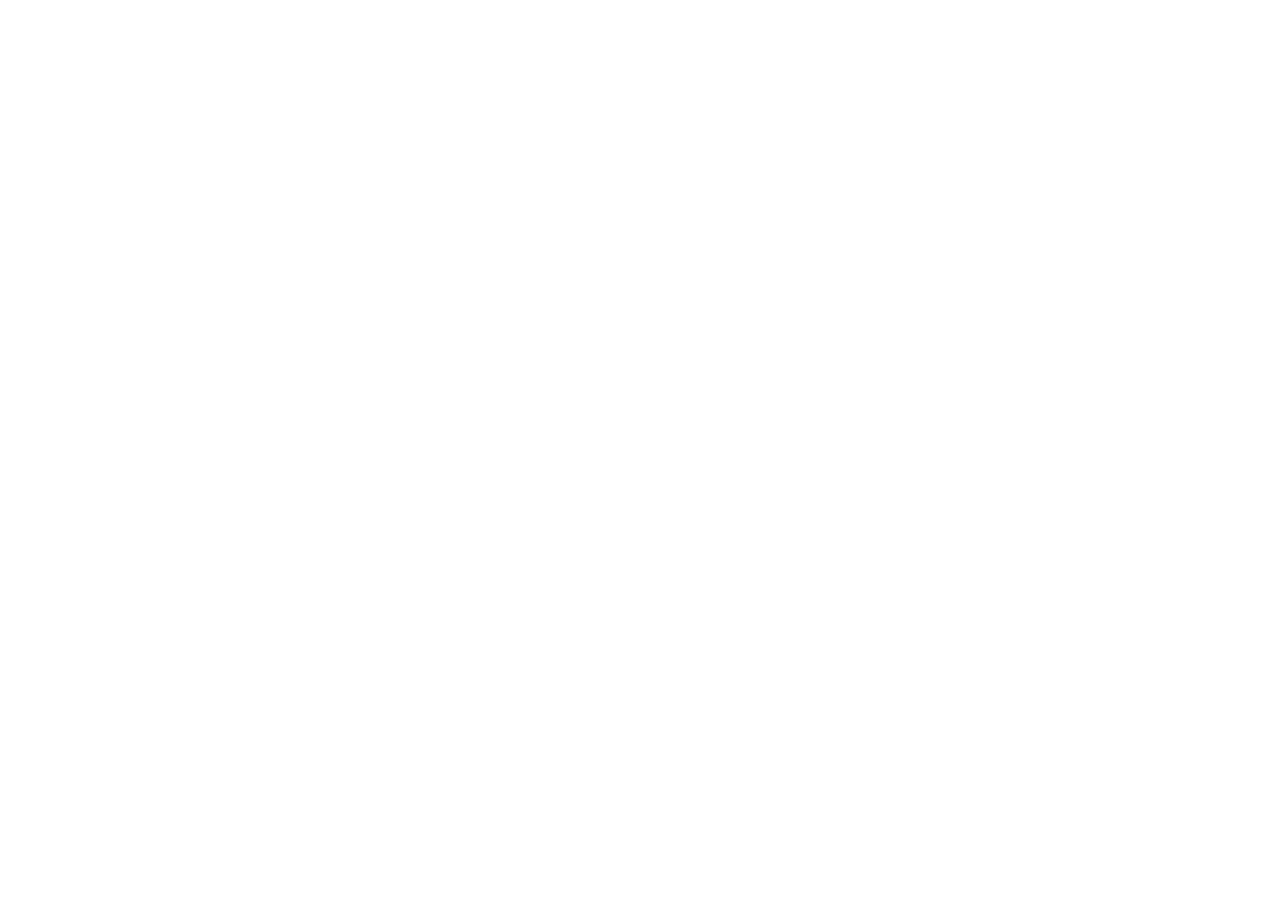
==== index.html @ 37f4f65f "init project" ====
<!DOCTYPE html>
<html lang="en">

<head>
    <meta charset="UTF-8">
    <meta http-equiv="X-UA-Compatible" content="IE=edge">
    <meta name="viewport" content="width=device-width, initial-scale=1.0">
    <title>Document</title>
</head>

<body>

</body>

</html>
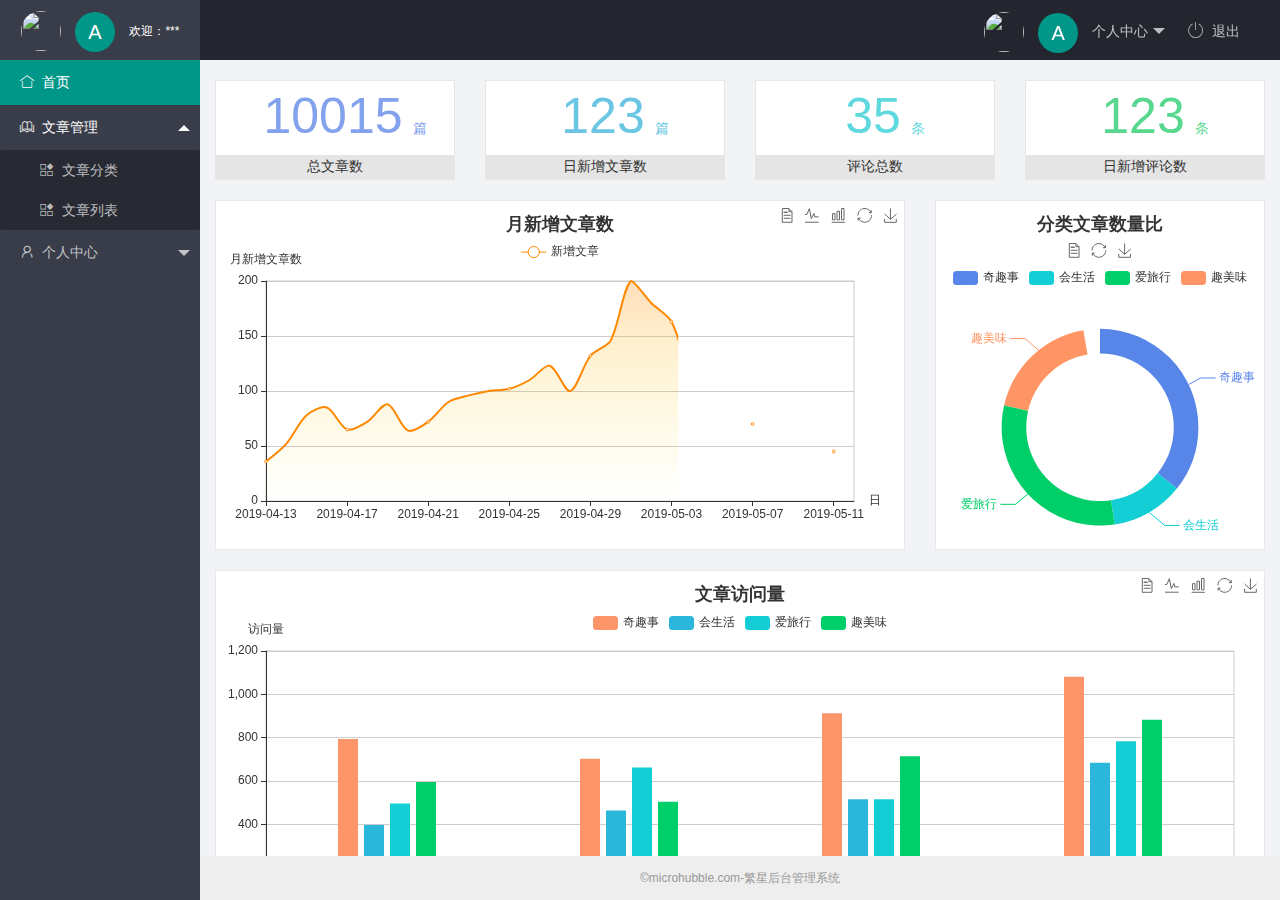
==== commit 420024d5: "完成了主页功能的开发" ====
--- a/index.html
+++ b/index.html
@@ -5,11 +5,90 @@
     <meta charset="UTF-8">
     <meta http-equiv="X-UA-Compatible" content="IE=edge">
     <meta name="viewport" content="width=device-width, initial-scale=1.0">
-    <title>Document</title>
+    <title>后台主页</title>
+    <!-- 导入layui的样式表 -->
+    <link rel="stylesheet" href="./assets/lib/layui/css/layui.css">
+    <!-- 导入自己的样式表 -->
+    <link rel="stylesheet" href="./assets/css/index.css">
+    <!-- 导入第三方图标库 -->
+    <link rel="stylesheet" href="./assets/fonts/iconfont.css">
 </head>
 
 <body>
+    <div class="layui-layout layui-layout-admin">
+        <div class="layui-header">
+            <div class="layui-logo layui-hide-xs layui-bg-black">
+                <div>
+                    <img src="//tva1.sinaimg.cn/crop.0.0.118.118.180/5db11ff4gw1e77d3nqrv8j203b03cweg.jpg"
+                        class="layui-nav-img">
+                    <span class="text-avatar">A</span>
+                    <span id="welcome">欢迎：***</span>
+                </div>
+            </div>
+            <!-- 头部区域（可配合layui 已有的水平导航） -->
+            <ul class="layui-nav layui-layout-right">
+                <li class="layui-nav-item layui-hide layui-show-md-inline-block">
+                    <a href="javascript:;">
+                        <img src="//tva1.sinaimg.cn/crop.0.0.118.118.180/5db11ff4gw1e77d3nqrv8j203b03cweg.jpg"
+                            class="layui-nav-img">
+                        <span class="text-avatar">A</span>
+                        个人中心
+                    </a>
+                    <dl class="layui-nav-child">
+                        <dd><a href="">基本资料</a></dd>
+                        <dd><a href="">更换头像</a></dd>
+                        <dd><a href="">重置密码</a></dd>
+                    </dl>
+                </li>
+                <li class="layui-nav-item" lay-header-event="menuRight" lay-unselect>
+                    <a href="javascript:;" id="btnLogout"><span class="iconfont icon-tuichu"></span>退出</a>
+                </li>
+            </ul>
+        </div>
 
+        <div class="layui-side layui-bg-black">
+            <div class="layui-side-scroll">
+                <!-- 左侧导航区域（可配合layui已有的垂直导航） -->
+                <ul class="layui-nav layui-nav-tree" lay-shrink="all">
+                    <li class="layui-nav-item layui-this"><a href="/home/dashboard.html" target="fm"><i
+                                class="layui-icon layui-icon-home"></i>首页</a></li>
+                    <!-- 给li添加layui-nav-itemed类名，可以使菜单默认展开 -->
+                    <li class="layui-nav-item layui-nav-itemed">
+                        <a href="javascript:;"><i class="layui-icon layui-icon-read"></i>文章管理</a>
+                        <dl class="layui-nav-child">
+                            <dd><a href="javascript:;"><i class="layui-icon layui-icon-app"></i>文章分类</a></dd>
+                            <dd><a href="javascript:;"><i class="layui-icon layui-icon-app"></i>文章列表</a></dd>
+                        </dl>
+                    </li>
+                    <li class="layui-nav-item">
+                        <a href="javascript:;"><i class="layui-icon layui-icon-username"></i>个人中心</a>
+                        <dl class="layui-nav-child">
+                            <dd><a href="javascript:;"><i class="layui-icon layui-icon-app"></i>基本资料</a></dd>
+                            <dd><a href="javascript:;"><i class="layui-icon layui-icon-app"></i>更换头像</a></dd>
+                            <dd><a href="javascript:;"><i class="layui-icon layui-icon-app"></i>重置密码</a></dd>
+                        </dl>
+                    </li>
+                </ul>
+            </div>
+        </div>
+
+        <div class="layui-body">
+            <!-- 内容主体区域 -->
+            <iframe name="fm" src="/home/dashboard.html" frameborder="0"></iframe>
+        </div>
+        <div class="layui-footer">
+            <!-- 底部固定区域 -->
+            ©microhubble.com-繁星后台管理系统
+        </div>
+    </div>
+    <!-- 导入layui的JS文件 -->
+    <script src="/assets/lib/layui/layui.all.js"></script>
+    <!-- 导入 jQuery -->
+    <script src="/assets/lib/jquery.js"></script>
+    <!-- 导入自己封装的 baseAPI -->
+    <script src="/assets/js/baseAPI.js"></script>
+    <!-- 导入自己的 js 文件 -->
+    <script src="/assets/js/index.js"></script>
 </body>
 
 </html>--- a/assets/lib/layui/css/layui.css
+++ b/assets/lib/layui/css/layui.css
@@ -0,0 +1,2 @@
+/** layui-v2.5.5 MIT License By https://www.layui.com */
+ .layui-inline,img{display:inline-block;vertical-align:middle}h1,h2,h3,h4,h5,h6{font-weight:400}.layui-edge,.layui-header,.layui-inline,.layui-main{position:relative}.layui-body,.layui-edge,.layui-elip{overflow:hidden}.layui-btn,.layui-edge,.layui-inline,img{vertical-align:middle}.layui-btn,.layui-disabled,.layui-icon,.layui-unselect{-moz-user-select:none;-webkit-user-select:none;-ms-user-select:none}.layui-elip,.layui-form-checkbox span,.layui-form-pane .layui-form-label{text-overflow:ellipsis;white-space:nowrap}.layui-breadcrumb,.layui-tree-btnGroup{visibility:hidden}blockquote,body,button,dd,div,dl,dt,form,h1,h2,h3,h4,h5,h6,input,li,ol,p,pre,td,textarea,th,ul{margin:0;padding:0;-webkit-tap-highlight-color:rgba(0,0,0,0)}a:active,a:hover{outline:0}img{border:none}li{list-style:none}table{border-collapse:collapse;border-spacing:0}h4,h5,h6{font-size:100%}button,input,optgroup,option,select,textarea{font-family:inherit;font-size:inherit;font-style:inherit;font-weight:inherit;outline:0}pre{white-space:pre-wrap;white-space:-moz-pre-wrap;white-space:-pre-wrap;white-space:-o-pre-wrap;word-wrap:break-word}body{line-height:24px;font:14px Helvetica Neue,Helvetica,PingFang SC,Tahoma,Arial,sans-serif}hr{height:1px;margin:10px 0;border:0;clear:both}a{color:#333;text-decoration:none}a:hover{color:#777}a cite{font-style:normal;*cursor:pointer}.layui-border-box,.layui-border-box *{box-sizing:border-box}.layui-box,.layui-box *{box-sizing:content-box}.layui-clear{clear:both;*zoom:1}.layui-clear:after{content:'\20';clear:both;*zoom:1;display:block;height:0}.layui-inline{*display:inline;*zoom:1}.layui-edge{display:inline-block;width:0;height:0;border-width:6px;border-style:dashed;border-color:transparent}.layui-edge-top{top:-4px;border-bottom-color:#999;border-bottom-style:solid}.layui-edge-right{border-left-color:#999;border-left-style:solid}.layui-edge-bottom{top:2px;border-top-color:#999;border-top-style:solid}.layui-edge-left{border-right-color:#999;border-right-style:solid}.layui-disabled,.layui-disabled:hover{color:#d2d2d2!important;cursor:not-allowed!important}.layui-circle{border-radius:100%}.layui-show{display:block!important}.layui-hide{display:none!important}@font-face{font-family:layui-icon;src:url(../font/iconfont.eot?v=250);src:url(../font/iconfont.eot?v=250#iefix) format('embedded-opentype'),url(../font/iconfont.woff2?v=250) format('woff2'),url(../font/iconfont.woff?v=250) format('woff'),url(../font/iconfont.ttf?v=250) format('truetype'),url(../font/iconfont.svg?v=250#layui-icon) format('svg')}.layui-icon{font-family:layui-icon!important;font-size:16px;font-style:normal;-webkit-font-smoothing:antialiased;-moz-osx-font-smoothing:grayscale}.layui-icon-reply-fill:before{content:"\e611"}.layui-icon-set-fill:before{content:"\e614"}.layui-icon-menu-fill:before{content:"\e60f"}.layui-icon-search:before{content:"\e615"}.layui-icon-share:before{content:"\e641"}.layui-icon-set-sm:before{content:"\e620"}.layui-icon-engine:before{content:"\e628"}.layui-icon-close:before{content:"\1006"}.layui-icon-close-fill:before{content:"\1007"}.layui-icon-chart-screen:before{content:"\e629"}.layui-icon-star:before{content:"\e600"}.layui-icon-circle-dot:before{content:"\e617"}.layui-icon-chat:before{content:"\e606"}.layui-icon-release:before{content:"\e609"}.layui-icon-list:before{content:"\e60a"}.layui-icon-chart:before{content:"\e62c"}.layui-icon-ok-circle:before{content:"\1005"}.layui-icon-layim-theme:before{content:"\e61b"}.layui-icon-table:before{content:"\e62d"}.layui-icon-right:before{content:"\e602"}.layui-icon-left:before{content:"\e603"}.layui-icon-cart-simple:before{content:"\e698"}.layui-icon-face-cry:before{content:"\e69c"}.layui-icon-face-smile:before{content:"\e6af"}.layui-icon-survey:before{content:"\e6b2"}.layui-icon-tree:before{content:"\e62e"}.layui-icon-upload-circle:before{content:"\e62f"}.layui-icon-add-circle:before{content:"\e61f"}.layui-icon-download-circle:before{content:"\e601"}.layui-icon-templeate-1:before{content:"\e630"}.layui-icon-util:before{content:"\e631"}.layui-icon-face-surprised:before{content:"\e664"}.layui-icon-edit:before{content:"\e642"}.layui-icon-speaker:before{content:"\e645"}.layui-icon-down:before{content:"\e61a"}.layui-icon-file:before{content:"\e621"}.layui-icon-layouts:before{content:"\e632"}.layui-icon-rate-half:before{content:"\e6c9"}.layui-icon-add-circle-fine:before{content:"\e608"}.layui-icon-prev-circle:before{content:"\e633"}.layui-icon-read:before{content:"\e705"}.layui-icon-404:before{content:"\e61c"}.layui-icon-carousel:before{content:"\e634"}.layui-icon-help:before{content:"\e607"}.layui-icon-code-circle:before{content:"\e635"}.layui-icon-water:before{content:"\e636"}.layui-icon-username:before{content:"\e66f"}.layui-icon-find-fill:before{content:"\e670"}.layui-icon-about:before{content:"\e60b"}.layui-icon-location:before{content:"\e715"}.layui-icon-up:before{content:"\e619"}.layui-icon-pause:before{content:"\e651"}.layui-icon-date:before{content:"\e637"}.layui-icon-layim-uploadfile:before{content:"\e61d"}.layui-icon-delete:before{content:"\e640"}.layui-icon-play:before{content:"\e652"}.layui-icon-top:before{content:"\e604"}.layui-icon-friends:before{content:"\e612"}.layui-icon-refresh-3:before{content:"\e9aa"}.layui-icon-ok:before{content:"\e605"}.layui-icon-layer:before{content:"\e638"}.layui-icon-face-smile-fine:before{content:"\e60c"}.layui-icon-dollar:before{content:"\e659"}.layui-icon-group:before{content:"\e613"}.layui-icon-layim-download:before{content:"\e61e"}.layui-icon-picture-fine:before{content:"\e60d"}.layui-icon-link:before{content:"\e64c"}.layui-icon-diamond:before{content:"\e735"}.layui-icon-log:before{content:"\e60e"}.layui-icon-rate-solid:before{content:"\e67a"}.layui-icon-fonts-del:before{content:"\e64f"}.layui-icon-unlink:before{content:"\e64d"}.layui-icon-fonts-clear:before{content:"\e639"}.layui-icon-triangle-r:before{content:"\e623"}.layui-icon-circle:before{content:"\e63f"}.layui-icon-radio:before{content:"\e643"}.layui-icon-align-center:before{content:"\e647"}.layui-icon-align-right:before{content:"\e648"}.layui-icon-align-left:before{content:"\e649"}.layui-icon-loading-1:before{content:"\e63e"}.layui-icon-return:before{content:"\e65c"}.layui-icon-fonts-strong:before{content:"\e62b"}.layui-icon-upload:before{content:"\e67c"}.layui-icon-dialogue:before{content:"\e63a"}.layui-icon-video:before{content:"\e6ed"}.layui-icon-headset:before{content:"\e6fc"}.layui-icon-cellphone-fine:before{content:"\e63b"}.layui-icon-add-1:before{content:"\e654"}.layui-icon-face-smile-b:before{content:"\e650"}.layui-icon-fonts-html:before{content:"\e64b"}.layui-icon-form:before{content:"\e63c"}.layui-icon-cart:before{content:"\e657"}.layui-icon-camera-fill:before{content:"\e65d"}.layui-icon-tabs:before{content:"\e62a"}.layui-icon-fonts-code:before{content:"\e64e"}.layui-icon-fire:before{content:"\e756"}.layui-icon-set:before{content:"\e716"}.layui-icon-fonts-u:before{content:"\e646"}.layui-icon-triangle-d:before{content:"\e625"}.layui-icon-tips:before{content:"\e702"}.layui-icon-picture:before{content:"\e64a"}.layui-icon-more-vertical:before{content:"\e671"}.layui-icon-flag:before{content:"\e66c"}.layui-icon-loading:before{content:"\e63d"}.layui-icon-fonts-i:before{content:"\e644"}.layui-icon-refresh-1:before{content:"\e666"}.layui-icon-rmb:before{content:"\e65e"}.layui-icon-home:before{content:"\e68e"}.layui-icon-user:before{content:"\e770"}.layui-icon-notice:before{content:"\e667"}.layui-icon-login-weibo:before{content:"\e675"}.layui-icon-voice:before{content:"\e688"}.layui-icon-upload-drag:before{content:"\e681"}.layui-icon-login-qq:before{content:"\e676"}.layui-icon-snowflake:before{content:"\e6b1"}.layui-icon-file-b:before{content:"\e655"}.layui-icon-template:before{content:"\e663"}.layui-icon-auz:before{content:"\e672"}.layui-icon-console:before{content:"\e665"}.layui-icon-app:before{content:"\e653"}.layui-icon-prev:before{content:"\e65a"}.layui-icon-website:before{content:"\e7ae"}.layui-icon-next:before{content:"\e65b"}.layui-icon-component:before{content:"\e857"}.layui-icon-more:before{content:"\e65f"}.layui-icon-login-wechat:before{content:"\e677"}.layui-icon-shrink-right:before{content:"\e668"}.layui-icon-spread-left:before{content:"\e66b"}.layui-icon-camera:before{content:"\e660"}.layui-icon-note:before{content:"\e66e"}.layui-icon-refresh:before{content:"\e669"}.layui-icon-female:before{content:"\e661"}.layui-icon-male:before{content:"\e662"}.layui-icon-password:before{content:"\e673"}.layui-icon-senior:before{content:"\e674"}.layui-icon-theme:before{content:"\e66a"}.layui-icon-tread:before{content:"\e6c5"}.layui-icon-praise:before{content:"\e6c6"}.layui-icon-star-fill:before{content:"\e658"}.layui-icon-rate:before{content:"\e67b"}.layui-icon-template-1:before{content:"\e656"}.layui-icon-vercode:before{content:"\e679"}.layui-icon-cellphone:before{content:"\e678"}.layui-icon-screen-full:before{content:"\e622"}.layui-icon-screen-restore:before{content:"\e758"}.layui-icon-cols:before{content:"\e610"}.layui-icon-export:before{content:"\e67d"}.layui-icon-print:before{content:"\e66d"}.layui-icon-slider:before{content:"\e714"}.layui-icon-addition:before{content:"\e624"}.layui-icon-subtraction:before{content:"\e67e"}.layui-icon-service:before{content:"\e626"}.layui-icon-transfer:before{content:"\e691"}.layui-main{width:1140px;margin:0 auto}.layui-header{z-index:1000;height:60px}.layui-header a:hover{transition:all .5s;-webkit-transition:all .5s}.layui-side{position:fixed;left:0;top:0;bottom:0;z-index:999;width:200px;overflow-x:hidden}.layui-side-scroll{position:relative;width:220px;height:100%;overflow-x:hidden}.layui-body{position:absolute;left:200px;right:0;top:0;bottom:0;z-index:998;width:auto;overflow-y:auto;box-sizing:border-box}.layui-layout-body{overflow:hidden}.layui-layout-admin .layui-header{background-color:#23262E}.layui-layout-admin .layui-side{top:60px;width:200px;overflow-x:hidden}.layui-layout-admin .layui-body{position:fixed;top:60px;bottom:44px}.layui-layout-admin .layui-main{width:auto;margin:0 15px}.layui-layout-admin .layui-footer{position:fixed;left:200px;right:0;bottom:0;height:44px;line-height:44px;padding:0 15px;background-color:#eee}.layui-layout-admin .layui-logo{position:absolute;left:0;top:0;width:200px;height:100%;line-height:60px;text-align:center;color:#009688;font-size:16px}.layui-layout-admin .layui-header .layui-nav{background:0 0}.layui-layout-left{position:absolute!important;left:200px;top:0}.layui-layout-right{position:absolute!important;right:0;top:0}.layui-container{position:relative;margin:0 auto;padding:0 15px;box-sizing:border-box}.layui-fluid{position:relative;margin:0 auto;padding:0 15px}.layui-row:after,.layui-row:before{content:'';display:block;clear:both}.layui-col-lg1,.layui-col-lg10,.layui-col-lg11,.layui-col-lg12,.layui-col-lg2,.layui-col-lg3,.layui-col-lg4,.layui-col-lg5,.layui-col-lg6,.layui-col-lg7,.layui-col-lg8,.layui-col-lg9,.layui-col-md1,.layui-col-md10,.layui-col-md11,.layui-col-md12,.layui-col-md2,.layui-col-md3,.layui-col-md4,.layui-col-md5,.layui-col-md6,.layui-col-md7,.layui-col-md8,.layui-col-md9,.layui-col-sm1,.layui-col-sm10,.layui-col-sm11,.layui-col-sm12,.layui-col-sm2,.layui-col-sm3,.layui-col-sm4,.layui-col-sm5,.layui-col-sm6,.layui-col-sm7,.layui-col-sm8,.layui-col-sm9,.layui-col-xs1,.layui-col-xs10,.layui-col-xs11,.layui-col-xs12,.layui-col-xs2,.layui-col-xs3,.layui-col-xs4,.layui-col-xs5,.layui-col-xs6,.layui-col-xs7,.layui-col-xs8,.layui-col-xs9{position:relative;display:block;box-sizing:border-box}.layui-col-xs1,.layui-col-xs10,.layui-col-xs11,.layui-col-xs12,.layui-col-xs2,.layui-col-xs3,.layui-col-xs4,.layui-col-xs5,.layui-col-xs6,.layui-col-xs7,.layui-col-xs8,.layui-col-xs9{float:left}.layui-col-xs1{width:8.33333333%}.layui-col-xs2{width:16.66666667%}.layui-col-xs3{width:25%}.layui-col-xs4{width:33.33333333%}.layui-col-xs5{width:41.66666667%}.layui-col-xs6{width:50%}.layui-col-xs7{width:58.33333333%}.layui-col-xs8{width:66.66666667%}.layui-col-xs9{width:75%}.layui-col-xs10{width:83.33333333%}.layui-col-xs11{width:91.66666667%}.layui-col-xs12{width:100%}.layui-col-xs-offset1{margin-left:8.33333333%}.layui-col-xs-offset2{margin-left:16.66666667%}.layui-col-xs-offset3{margin-left:25%}.layui-col-xs-offset4{margin-left:33.33333333%}.layui-col-xs-offset5{margin-left:41.66666667%}.layui-col-xs-offset6{margin-left:50%}.layui-col-xs-offset7{margin-left:58.33333333%}.layui-col-xs-offset8{margin-left:66.66666667%}.layui-col-xs-offset9{margin-left:75%}.layui-col-xs-offset10{margin-left:83.33333333%}.layui-col-xs-offset11{margin-left:91.66666667%}.layui-col-xs-offset12{margin-left:100%}@media screen and (max-width:768px){.layui-hide-xs{display:none!important}.layui-show-xs-block{display:block!important}.layui-show-xs-inline{display:inline!important}.layui-show-xs-inline-block{display:inline-block!important}}@media screen and (min-width:768px){.layui-container{width:750px}.layui-hide-sm{display:none!important}.layui-show-sm-block{display:block!important}.layui-show-sm-inline{display:inline!important}.layui-show-sm-inline-block{display:inline-block!important}.layui-col-sm1,.layui-col-sm10,.layui-col-sm11,.layui-col-sm12,.layui-col-sm2,.layui-col-sm3,.layui-col-sm4,.layui-col-sm5,.layui-col-sm6,.layui-col-sm7,.layui-col-sm8,.layui-col-sm9{float:left}.layui-col-sm1{width:8.33333333%}.layui-col-sm2{width:16.66666667%}.layui-col-sm3{width:25%}.layui-col-sm4{width:33.33333333%}.layui-col-sm5{width:41.66666667%}.layui-col-sm6{width:50%}.layui-col-sm7{width:58.33333333%}.layui-col-sm8{width:66.66666667%}.layui-col-sm9{width:75%}.layui-col-sm10{width:83.33333333%}.layui-col-sm11{width:91.66666667%}.layui-col-sm12{width:100%}.layui-col-sm-offset1{margin-left:8.33333333%}.layui-col-sm-offset2{margin-left:16.66666667%}.layui-col-sm-offset3{margin-left:25%}.layui-col-sm-offset4{margin-left:33.33333333%}.layui-col-sm-offset5{margin-left:41.66666667%}.layui-col-sm-offset6{margin-left:50%}.layui-col-sm-offset7{margin-left:58.33333333%}.layui-col-sm-offset8{margin-left:66.66666667%}.layui-col-sm-offset9{margin-left:75%}.layui-col-sm-offset10{margin-left:83.33333333%}.layui-col-sm-offset11{margin-left:91.66666667%}.layui-col-sm-offset12{margin-left:100%}}@media screen and (min-width:992px){.layui-container{width:970px}.layui-hide-md{display:none!important}.layui-show-md-block{display:block!important}.layui-show-md-inline{display:inline!important}.layui-show-md-inline-block{display:inline-block!important}.layui-col-md1,.layui-col-md10,.layui-col-md11,.layui-col-md12,.layui-col-md2,.layui-col-md3,.layui-col-md4,.layui-col-md5,.layui-col-md6,.layui-col-md7,.layui-col-md8,.layui-col-md9{float:left}.layui-col-md1{width:8.33333333%}.layui-col-md2{width:16.66666667%}.layui-col-md3{width:25%}.layui-col-md4{width:33.33333333%}.layui-col-md5{width:41.66666667%}.layui-col-md6{width:50%}.layui-col-md7{width:58.33333333%}.layui-col-md8{width:66.66666667%}.layui-col-md9{width:75%}.layui-col-md10{width:83.33333333%}.layui-col-md11{width:91.66666667%}.layui-col-md12{width:100%}.layui-col-md-offset1{margin-left:8.33333333%}.layui-col-md-offset2{margin-left:16.66666667%}.layui-col-md-offset3{margin-left:25%}.layui-col-md-offset4{margin-left:33.33333333%}.layui-col-md-offset5{margin-left:41.66666667%}.layui-col-md-offset6{margin-left:50%}.layui-col-md-offset7{margin-left:58.33333333%}.layui-col-md-offset8{margin-left:66.66666667%}.layui-col-md-offset9{margin-left:75%}.layui-col-md-offset10{margin-left:83.33333333%}.layui-col-md-offset11{margin-left:91.66666667%}.layui-col-md-offset12{margin-left:100%}}@media screen and (min-width:1200px){.layui-container{width:1170px}.layui-hide-lg{display:none!important}.layui-show-lg-block{display:block!important}.layui-show-lg-inline{display:inline!important}.layui-show-lg-inline-block{display:inline-block!important}.layui-col-lg1,.layui-col-lg10,.layui-col-lg11,.layui-col-lg12,.layui-col-lg2,.layui-col-lg3,.layui-col-lg4,.layui-col-lg5,.layui-col-lg6,.layui-col-lg7,.layui-col-lg8,.layui-col-lg9{float:left}.layui-col-lg1{width:8.33333333%}.layui-col-lg2{width:16.66666667%}.layui-col-lg3{width:25%}.layui-col-lg4{width:33.33333333%}.layui-col-lg5{width:41.66666667%}.layui-col-lg6{width:50%}.layui-col-lg7{width:58.33333333%}.layui-col-lg8{width:66.66666667%}.layui-col-lg9{width:75%}.layui-col-lg10{width:83.33333333%}.layui-col-lg11{width:91.66666667%}.layui-col-lg12{width:100%}.layui-col-lg-offset1{margin-left:8.33333333%}.layui-col-lg-offset2{margin-left:16.66666667%}.layui-col-lg-offset3{margin-left:25%}.layui-col-lg-offset4{margin-left:33.33333333%}.layui-col-lg-offset5{margin-left:41.66666667%}.layui-col-lg-offset6{margin-left:50%}.layui-col-lg-offset7{margin-left:58.33333333%}.layui-col-lg-offset8{margin-left:66.66666667%}.layui-col-lg-offset9{margin-left:75%}.layui-col-lg-offset10{margin-left:83.33333333%}.layui-col-lg-offset11{margin-left:91.66666667%}.layui-col-lg-offset12{margin-left:100%}}.layui-col-space1{margin:-.5px}.layui-col-space1>*{padding:.5px}.layui-col-space3{margin:-1.5px}.layui-col-space3>*{padding:1.5px}.layui-col-space5{margin:-2.5px}.layui-col-space5>*{padding:2.5px}.layui-col-space8{margin:-3.5px}.layui-col-space8>*{padding:3.5px}.layui-col-space10{margin:-5px}.layui-col-space10>*{padding:5px}.layui-col-space12{margin:-6px}.layui-col-space12>*{padding:6px}.layui-col-space15{margin:-7.5px}.layui-col-space15>*{padding:7.5px}.layui-col-space18{margin:-9px}.layui-col-space18>*{padding:9px}.layui-col-space20{margin:-10px}.layui-col-space20>*{padding:10px}.layui-col-space22{margin:-11px}.layui-col-space22>*{padding:11px}.layui-col-space25{margin:-12.5px}.layui-col-space25>*{padding:12.5px}.layui-col-space30{margin:-15px}.layui-col-space30>*{padding:15px}.layui-btn,.layui-input,.layui-select,.layui-textarea,.layui-upload-button{outline:0;-webkit-appearance:none;transition:all .3s;-webkit-transition:all .3s;box-sizing:border-box}.layui-elem-quote{margin-bottom:10px;padding:15px;line-height:22px;border-left:5px solid #009688;border-radius:0 2px 2px 0;background-color:#f2f2f2}.layui-quote-nm{border-style:solid;border-width:1px 1px 1px 5px;background:0 0}.layui-elem-field{margin-bottom:10px;padding:0;border-width:1px;border-style:solid}.layui-elem-field legend{margin-left:20px;padding:0 10px;font-size:20px;font-weight:300}.layui-field-title{margin:10px 0 20px;border-width:1px 0 0}.layui-field-box{padding:10px 15px}.layui-field-title .layui-field-box{padding:10px 0}.layui-progress{position:relative;height:6px;border-radius:20px;background-color:#e2e2e2}.layui-progress-bar{position:absolute;left:0;top:0;width:0;max-width:100%;height:6px;border-radius:20px;text-align:right;background-color:#5FB878;transition:all .3s;-webkit-transition:all .3s}.layui-progress-big,.layui-progress-big .layui-progress-bar{height:18px;line-height:18px}.layui-progress-text{position:relative;top:-20px;line-height:18px;font-size:12px;color:#666}.layui-progress-big .layui-progress-text{position:static;padding:0 10px;color:#fff}.layui-collapse{border-width:1px;border-style:solid;border-radius:2px}.layui-colla-content,.layui-colla-item{border-top-width:1px;border-top-style:solid}.layui-colla-item:first-child{border-top:none}.layui-colla-title{position:relative;height:42px;line-height:42px;padding:0 15px 0 35px;color:#333;background-color:#f2f2f2;cursor:pointer;font-size:14px;overflow:hidden}.layui-colla-content{display:none;padding:10px 15px;line-height:22px;color:#666}.layui-colla-icon{position:absolute;left:15px;top:0;font-size:14px}.layui-card{margin-bottom:15px;border-radius:2px;background-color:#fff;box-shadow:0 1px 2px 0 rgba(0,0,0,.05)}.layui-card:last-child{margin-bottom:0}.layui-card-header{position:relative;height:42px;line-height:42px;padding:0 15px;border-bottom:1px solid #f6f6f6;color:#333;border-radius:2px 2px 0 0;font-size:14px}.layui-bg-black,.layui-bg-blue,.layui-bg-cyan,.layui-bg-green,.layui-bg-orange,.layui-bg-red{color:#fff!important}.layui-card-body{position:relative;padding:10px 15px;line-height:24px}.layui-card-body[pad15]{padding:15px}.layui-card-body[pad20]{padding:20px}.layui-card-body .layui-table{margin:5px 0}.layui-card .layui-tab{margin:0}.layui-panel-window{position:relative;padding:15px;border-radius:0;border-top:5px solid #E6E6E6;background-color:#fff}.layui-auxiliar-moving{position:fixed;left:0;right:0;top:0;bottom:0;width:100%;height:100%;background:0 0;z-index:9999999999}.layui-form-label,.layui-form-mid,.layui-form-select,.layui-input-block,.layui-input-inline,.layui-textarea{position:relative}.layui-bg-red{background-color:#FF5722!important}.layui-bg-orange{background-color:#FFB800!important}.layui-bg-green{background-color:#009688!important}.layui-bg-cyan{background-color:#2F4056!important}.layui-bg-blue{background-color:#1E9FFF!important}.layui-bg-black{background-color:#393D49!important}.layui-bg-gray{background-color:#eee!important;color:#666!important}.layui-badge-rim,.layui-colla-content,.layui-colla-item,.layui-collapse,.layui-elem-field,.layui-form-pane .layui-form-item[pane],.layui-form-pane .layui-form-label,.layui-input,.layui-layedit,.layui-layedit-tool,.layui-quote-nm,.layui-select,.layui-tab-bar,.layui-tab-card,.layui-tab-title,.layui-tab-title .layui-this:after,.layui-textarea{border-color:#e6e6e6}.layui-timeline-item:before,hr{background-color:#e6e6e6}.layui-text{line-height:22px;font-size:14px;color:#666}.layui-text h1,.layui-text h2,.layui-text h3{font-weight:500;color:#333}.layui-text h1{font-size:30px}.layui-text h2{font-size:24px}.layui-text h3{font-size:18px}.layui-text a:not(.layui-btn){color:#01AAED}.layui-text a:not(.layui-btn):hover{text-decoration:underline}.layui-text ul{padding:5px 0 5px 15px}.layui-text ul li{margin-top:5px;list-style-type:disc}.layui-text em,.layui-word-aux{color:#999!important;padding:0 5px!important}.layui-btn{display:inline-block;height:38px;line-height:38px;padding:0 18px;background-color:#009688;color:#fff;white-space:nowrap;text-align:center;font-size:14px;border:none;border-radius:2px;cursor:pointer}.layui-btn:hover{opacity:.8;filter:alpha(opacity=80);color:#fff}.layui-btn:active{opacity:1;filter:alpha(opacity=100)}.layui-btn+.layui-btn{margin-left:10px}.layui-btn-container{font-size:0}.layui-btn-container .layui-btn{margin-right:10px;margin-bottom:10px}.layui-btn-container .layui-btn+.layui-btn{margin-left:0}.layui-table .layui-btn-container .layui-btn{margin-bottom:9px}.layui-btn-radius{border-radius:100px}.layui-btn .layui-icon{margin-right:3px;font-size:18px;vertical-align:bottom;vertical-align:middle\9}.layui-btn-primary{border:1px solid #C9C9C9;background-color:#fff;color:#555}.layui-btn-primary:hover{border-color:#009688;color:#333}.layui-btn-normal{background-color:#1E9FFF}.layui-btn-warm{background-color:#FFB800}.layui-btn-danger{background-color:#FF5722}.layui-btn-checked{background-color:#5FB878}.layui-btn-disabled,.layui-btn-disabled:active,.layui-btn-disabled:hover{border:1px solid #e6e6e6;background-color:#FBFBFB;color:#C9C9C9;cursor:not-allowed;opacity:1}.layui-btn-lg{height:44px;line-height:44px;padding:0 25px;font-size:16px}.layui-btn-sm{height:30px;line-height:30px;padding:0 10px;font-size:12px}.layui-btn-sm i{font-size:16px!important}.layui-btn-xs{height:22px;line-height:22px;padding:0 5px;font-size:12px}.layui-btn-xs i{font-size:14px!important}.layui-btn-group{display:inline-block;vertical-align:middle;font-size:0}.layui-btn-group .layui-btn{margin-left:0!important;margin-right:0!important;border-left:1px solid rgba(255,255,255,.5);border-radius:0}.layui-btn-group .layui-btn-primary{border-left:none}.layui-btn-group .layui-btn-primary:hover{border-color:#C9C9C9;color:#009688}.layui-btn-group .layui-btn:first-child{border-left:none;border-radius:2px 0 0 2px}.layui-btn-group .layui-btn-primary:first-child{border-left:1px solid #c9c9c9}.layui-btn-group .layui-btn:last-child{border-radius:0 2px 2px 0}.layui-btn-group .layui-btn+.layui-btn{margin-left:0}.layui-btn-group+.layui-btn-group{margin-left:10px}.layui-btn-fluid{width:100%}.layui-input,.layui-select,.layui-textarea{height:38px;line-height:1.3;line-height:38px\9;border-width:1px;border-style:solid;background-color:#fff;border-radius:2px}.layui-input::-webkit-input-placeholder,.layui-select::-webkit-input-placeholder,.layui-textarea::-webkit-input-placeholder{line-height:1.3}.layui-input,.layui-textarea{display:block;width:100%;padding-left:10px}.layui-input:hover,.layui-textarea:hover{border-color:#D2D2D2!important}.layui-input:focus,.layui-textarea:focus{border-color:#C9C9C9!important}.layui-textarea{min-height:100px;height:auto;line-height:20px;padding:6px 10px;resize:vertical}.layui-select{padding:0 10px}.layui-form input[type=checkbox],.layui-form input[type=radio],.layui-form select{display:none}.layui-form [lay-ignore]{display:initial}.layui-form-item{margin-bottom:15px;clear:both;*zoom:1}.layui-form-item:after{content:'\20';clear:both;*zoom:1;display:block;height:0}.layui-form-label{float:left;display:block;padding:9px 15px;width:80px;font-weight:400;line-height:20px;text-align:right}.layui-form-label-col{display:block;float:none;padding:9px 0;line-height:20px;text-align:left}.layui-form-item .layui-inline{margin-bottom:5px;margin-right:10px}.layui-input-block{margin-left:110px;min-height:36px}.layui-input-inline{display:inline-block;vertical-align:middle}.layui-form-item .layui-input-inline{float:left;width:190px;margin-right:10px}.layui-form-text .layui-input-inline{width:auto}.layui-form-mid{float:left;display:block;padding:9px 0!important;line-height:20px;margin-right:10px}.layui-form-danger+.layui-form-select .layui-input,.layui-form-danger:focus{border-color:#FF5722!important}.layui-form-select .layui-input{padding-right:30px;cursor:pointer}.layui-form-select .layui-edge{position:absolute;right:10px;top:50%;margin-top:-3px;cursor:pointer;border-width:6px;border-top-color:#c2c2c2;border-top-style:solid;transition:all .3s;-webkit-transition:all .3s}.layui-form-select dl{display:none;position:absolute;left:0;top:42px;padding:5px 0;z-index:899;min-width:100%;border:1px solid #d2d2d2;max-height:300px;overflow-y:auto;background-color:#fff;border-radius:2px;box-shadow:0 2px 4px rgba(0,0,0,.12);box-sizing:border-box}.layui-form-select dl dd,.layui-form-select dl dt{padding:0 10px;line-height:36px;white-space:nowrap;overflow:hidden;text-overflow:ellipsis}.layui-form-select dl dt{font-size:12px;color:#999}.layui-form-select dl dd{cursor:pointer}.layui-form-select dl dd:hover{background-color:#f2f2f2;-webkit-transition:.5s all;transition:.5s all}.layui-form-select .layui-select-group dd{padding-left:20px}.layui-form-select dl dd.layui-select-tips{padding-left:10px!important;color:#999}.layui-form-select dl dd.layui-this{background-color:#5FB878;color:#fff}.layui-form-checkbox,.layui-form-select dl dd.layui-disabled{background-color:#fff}.layui-form-selected dl{display:block}.layui-form-checkbox,.layui-form-checkbox *,.layui-form-switch{display:inline-block;vertical-align:middle}.layui-form-selected .layui-edge{margin-top:-9px;-webkit-transform:rotate(180deg);transform:rotate(180deg);margin-top:-3px\9}:root .layui-form-selected .layui-edge{margin-top:-9px\0/IE9}.layui-form-selectup dl{top:auto;bottom:42px}.layui-select-none{margin:5px 0;text-align:center;color:#999}.layui-select-disabled .layui-disabled{border-color:#eee!important}.layui-select-disabled .layui-edge{border-top-color:#d2d2d2}.layui-form-checkbox{position:relative;height:30px;line-height:30px;margin-right:10px;padding-right:30px;cursor:pointer;font-size:0;-webkit-transition:.1s linear;transition:.1s linear;box-sizing:border-box}.layui-form-checkbox span{padding:0 10px;height:100%;font-size:14px;border-radius:2px 0 0 2px;background-color:#d2d2d2;color:#fff;overflow:hidden}.layui-form-checkbox:hover span{background-color:#c2c2c2}.layui-form-checkbox i{position:absolute;right:0;top:0;width:30px;height:28px;border:1px solid #d2d2d2;border-left:none;border-radius:0 2px 2px 0;color:#fff;font-size:20px;text-align:center}.layui-form-checkbox:hover i{border-color:#c2c2c2;color:#c2c2c2}.layui-form-checked,.layui-form-checked:hover{border-color:#5FB878}.layui-form-checked span,.layui-form-checked:hover span{background-color:#5FB878}.layui-form-checked i,.layui-form-checked:hover i{color:#5FB878}.layui-form-item .layui-form-checkbox{margin-top:4px}.layui-form-checkbox[lay-skin=primary]{height:auto!important;line-height:normal!important;min-width:18px;min-height:18px;border:none!important;margin-right:0;padding-left:28px;padding-right:0;background:0 0}.layui-form-checkbox[lay-skin=primary] span{padding-left:0;padding-right:15px;line-height:18px;background:0 0;color:#666}.layui-form-checkbox[lay-skin=primary] i{right:auto;left:0;width:16px;height:16px;line-height:16px;border:1px solid #d2d2d2;font-size:12px;border-radius:2px;background-color:#fff;-webkit-transition:.1s linear;transition:.1s linear}.layui-form-checkbox[lay-skin=primary]:hover i{border-color:#5FB878;color:#fff}.layui-form-checked[lay-skin=primary] i{border-color:#5FB878!important;background-color:#5FB878;color:#fff}.layui-checkbox-disbaled[lay-skin=primary] span{background:0 0!important;color:#c2c2c2}.layui-checkbox-disbaled[lay-skin=primary]:hover i{border-color:#d2d2d2}.layui-form-item .layui-form-checkbox[lay-skin=primary]{margin-top:10px}.layui-form-switch{position:relative;height:22px;line-height:22px;min-width:35px;padding:0 5px;margin-top:8px;border:1px solid #d2d2d2;border-radius:20px;cursor:pointer;background-color:#fff;-webkit-transition:.1s linear;transition:.1s linear}.layui-form-switch i{position:absolute;left:5px;top:3px;width:16px;height:16px;border-radius:20px;background-color:#d2d2d2;-webkit-transition:.1s linear;transition:.1s linear}.layui-form-switch em{position:relative;top:0;width:25px;margin-left:21px;padding:0!important;text-align:center!important;color:#999!important;font-style:normal!important;font-size:12px}.layui-form-onswitch{border-color:#5FB878;background-color:#5FB878}.layui-checkbox-disbaled,.layui-checkbox-disbaled i{border-color:#e2e2e2!important}.layui-form-onswitch i{left:100%;margin-left:-21px;background-color:#fff}.layui-form-onswitch em{margin-left:5px;margin-right:21px;color:#fff!important}.layui-checkbox-disbaled span{background-color:#e2e2e2!important}.layui-checkbox-disbaled:hover i{color:#fff!important}[lay-radio]{display:none}.layui-form-radio,.layui-form-radio *{display:inline-block;vertical-align:middle}.layui-form-radio{line-height:28px;margin:6px 10px 0 0;padding-right:10px;cursor:pointer;font-size:0}.layui-form-radio *{font-size:14px}.layui-form-radio>i{margin-right:8px;font-size:22px;color:#c2c2c2}.layui-form-radio>i:hover,.layui-form-radioed>i{color:#5FB878}.layui-radio-disbaled>i{color:#e2e2e2!important}.layui-form-pane .layui-form-label{width:110px;padding:8px 15px;height:38px;line-height:20px;border-width:1px;border-style:solid;border-radius:2px 0 0 2px;text-align:center;background-color:#FBFBFB;overflow:hidden;box-sizing:border-box}.layui-form-pane .layui-input-inline{margin-left:-1px}.layui-form-pane .layui-input-block{margin-left:110px;left:-1px}.layui-form-pane .layui-input{border-radius:0 2px 2px 0}.layui-form-pane .layui-form-text .layui-form-label{float:none;width:100%;border-radius:2px;box-sizing:border-box;text-align:left}.layui-form-pane .layui-form-text .layui-input-inline{display:block;margin:0;top:-1px;clear:both}.layui-form-pane .layui-form-text .layui-input-block{margin:0;left:0;top:-1px}.layui-form-pane .layui-form-text .layui-textarea{min-height:100px;border-radius:0 0 2px 2px}.layui-form-pane .layui-form-checkbox{margin:4px 0 4px 10px}.layui-form-pane .layui-form-radio,.layui-form-pane .layui-form-switch{margin-top:6px;margin-left:10px}.layui-form-pane .layui-form-item[pane]{position:relative;border-width:1px;border-style:solid}.layui-form-pane .layui-form-item[pane] .layui-form-label{position:absolute;left:0;top:0;height:100%;border-width:0 1px 0 0}.layui-form-pane .layui-form-item[pane] .layui-input-inline{margin-left:110px}@media screen and (max-width:450px){.layui-form-item .layui-form-label{text-overflow:ellipsis;overflow:hidden;white-space:nowrap}.layui-form-item .layui-inline{display:block;margin-right:0;margin-bottom:20px;clear:both}.layui-form-item .layui-inline:after{content:'\20';clear:both;display:block;height:0}.layui-form-item .layui-input-inline{display:block;float:none;left:-3px;width:auto;margin:0 0 10px 112px}.layui-form-item .layui-input-inline+.layui-form-mid{margin-left:110px;top:-5px;padding:0}.layui-form-item .layui-form-checkbox{margin-right:5px;margin-bottom:5px}}.layui-layedit{border-width:1px;border-style:solid;border-radius:2px}.layui-layedit-tool{padding:3px 5px;border-bottom-width:1px;border-bottom-style:solid;font-size:0}.layedit-tool-fixed{position:fixed;top:0;border-top:1px solid #e2e2e2}.layui-layedit-tool .layedit-tool-mid,.layui-layedit-tool .layui-icon{display:inline-block;vertical-align:middle;text-align:center;font-size:14px}.layui-layedit-tool .layui-icon{position:relative;width:32px;height:30px;line-height:30px;margin:3px 5px;color:#777;cursor:pointer;border-radius:2px}.layui-layedit-tool .layui-icon:hover{color:#393D49}.layui-layedit-tool .layui-icon:active{color:#000}.layui-layedit-tool .layedit-tool-active{background-color:#e2e2e2;color:#000}.layui-layedit-tool .layui-disabled,.layui-layedit-tool .layui-disabled:hover{color:#d2d2d2;cursor:not-allowed}.layui-layedit-tool .layedit-tool-mid{width:1px;height:18px;margin:0 10px;background-color:#d2d2d2}.layedit-tool-html{width:50px!important;font-size:30px!important}.layedit-tool-b,.layedit-tool-code,.layedit-tool-help{font-size:16px!important}.layedit-tool-d,.layedit-tool-face,.layedit-tool-image,.layedit-tool-unlink{font-size:18px!important}.layedit-tool-image input{position:absolute;font-size:0;left:0;top:0;width:100%;height:100%;opacity:.01;filter:Alpha(opacity=1);cursor:pointer}.layui-layedit-iframe iframe{display:block;width:100%}#LAY_layedit_code{overflow:hidden}.layui-laypage{display:inline-block;*display:inline;*zoom:1;vertical-align:middle;margin:10px 0;font-size:0}.layui-laypage>a:first-child,.layui-laypage>a:first-child em{border-radius:2px 0 0 2px}.layui-laypage>a:last-child,.layui-laypage>a:last-child em{border-radius:0 2px 2px 0}.layui-laypage>:first-child{margin-left:0!important}.layui-laypage>:last-child{margin-right:0!important}.layui-laypage a,.layui-laypage button,.layui-laypage input,.layui-laypage select,.layui-laypage span{border:1px solid #e2e2e2}.layui-laypage a,.layui-laypage span{display:inline-block;*display:inline;*zoom:1;vertical-align:middle;padding:0 15px;height:28px;line-height:28px;margin:0 -1px 5px 0;background-color:#fff;color:#333;font-size:12px}.layui-flow-more a *,.layui-laypage input,.layui-table-view select[lay-ignore]{display:inline-block}.layui-laypage a:hover{color:#009688}.layui-laypage em{font-style:normal}.layui-laypage .layui-laypage-spr{color:#999;font-weight:700}.layui-laypage a{text-decoration:none}.layui-laypage .layui-laypage-curr{position:relative}.layui-laypage .layui-laypage-curr em{position:relative;color:#fff}.layui-laypage .layui-laypage-curr .layui-laypage-em{position:absolute;left:-1px;top:-1px;padding:1px;width:100%;height:100%;background-color:#009688}.layui-laypage-em{border-radius:2px}.layui-laypage-next em,.layui-laypage-prev em{font-family:Sim sun;font-size:16px}.layui-laypage .layui-laypage-count,.layui-laypage .layui-laypage-limits,.layui-laypage .layui-laypage-refresh,.layui-laypage .layui-laypage-skip{margin-left:10px;margin-right:10px;padding:0;border:none}.layui-laypage .layui-laypage-limits,.layui-laypage .layui-laypage-refresh{vertical-align:top}.layui-laypage .layui-laypage-refresh i{font-size:18px;cursor:pointer}.layui-laypage select{height:22px;padding:3px;border-radius:2px;cursor:pointer}.layui-laypage .layui-laypage-skip{height:30px;line-height:30px;color:#999}.layui-laypage button,.layui-laypage input{height:30px;line-height:30px;border-radius:2px;vertical-align:top;background-color:#fff;box-sizing:border-box}.layui-laypage input{width:40px;margin:0 10px;padding:0 3px;text-align:center}.layui-laypage input:focus,.layui-laypage select:focus{border-color:#009688!important}.layui-laypage button{margin-left:10px;padding:0 10px;cursor:pointer}.layui-table,.layui-table-view{margin:10px 0}.layui-flow-more{margin:10px 0;text-align:center;color:#999;font-size:14px}.layui-flow-more a{height:32px;line-height:32px}.layui-flow-more a *{vertical-align:top}.layui-flow-more a cite{padding:0 20px;border-radius:3px;background-color:#eee;color:#333;font-style:normal}.layui-flow-more a cite:hover{opacity:.8}.layui-flow-more a i{font-size:30px;color:#737383}.layui-table{width:100%;background-color:#fff;color:#666}.layui-table tr{transition:all .3s;-webkit-transition:all .3s}.layui-table th{text-align:left;font-weight:400}.layui-table tbody tr:hover,.layui-table thead tr,.layui-table-click,.layui-table-header,.layui-table-hover,.layui-table-mend,.layui-table-patch,.layui-table-tool,.layui-table-total,.layui-table-total tr,.layui-table[lay-even] tr:nth-child(even){background-color:#f2f2f2}.layui-table td,.layui-table th,.layui-table-col-set,.layui-table-fixed-r,.layui-table-grid-down,.layui-table-header,.layui-table-page,.layui-table-tips-main,.layui-table-tool,.layui-table-total,.layui-table-view,.layui-table[lay-skin=line],.layui-table[lay-skin=row]{border-width:1px;border-style:solid;border-color:#e6e6e6}.layui-table td,.layui-table th{position:relative;padding:9px 15px;min-height:20px;line-height:20px;font-size:14px}.layui-table[lay-skin=line] td,.layui-table[lay-skin=line] th{border-width:0 0 1px}.layui-table[lay-skin=row] td,.layui-table[lay-skin=row] th{border-width:0 1px 0 0}.layui-table[lay-skin=nob] td,.layui-table[lay-skin=nob] th{border:none}.layui-table img{max-width:100px}.layui-table[lay-size=lg] td,.layui-table[lay-size=lg] th{padding:15px 30px}.layui-table-view .layui-table[lay-size=lg] .layui-table-cell{height:40px;line-height:40px}.layui-table[lay-size=sm] td,.layui-table[lay-size=sm] th{font-size:12px;padding:5px 10px}.layui-table-view .layui-table[lay-size=sm] .layui-table-cell{height:20px;line-height:20px}.layui-table[lay-data]{display:none}.layui-table-box{position:relative;overflow:hidden}.layui-table-view .layui-table{position:relative;width:auto;margin:0}.layui-table-view .layui-table[lay-skin=line]{border-width:0 1px 0 0}.layui-table-view .layui-table[lay-skin=row]{border-width:0 0 1px}.layui-table-view .layui-table td,.layui-table-view .layui-table th{padding:5px 0;border-top:none;border-left:none}.layui-table-view .layui-table th.layui-unselect .layui-table-cell span{cursor:pointer}.layui-table-view .layui-table td{cursor:default}.layui-table-view .layui-table td[data-edit=text]{cursor:text}.layui-table-view .layui-form-checkbox[lay-skin=primary] i{width:18px;height:18px}.layui-table-view .layui-form-radio{line-height:0;padding:0}.layui-table-view .layui-form-radio>i{margin:0;font-size:20px}.layui-table-init{position:absolute;left:0;top:0;width:100%;height:100%;text-align:center;z-index:110}.layui-table-init .layui-icon{position:absolute;left:50%;top:50%;margin:-15px 0 0 -15px;font-size:30px;color:#c2c2c2}.layui-table-header{border-width:0 0 1px;overflow:hidden}.layui-table-header .layui-table{margin-bottom:-1px}.layui-table-tool .layui-inline[lay-event]{position:relative;width:26px;height:26px;padding:5px;line-height:16px;margin-right:10px;text-align:center;color:#333;border:1px solid #ccc;cursor:pointer;-webkit-transition:.5s all;transition:.5s all}.layui-table-tool .layui-inline[lay-event]:hover{border:1px solid #999}.layui-table-tool-temp{padding-right:120px}.layui-table-tool-self{position:absolute;right:17px;top:10px}.layui-table-tool .layui-table-tool-self .layui-inline[lay-event]{margin:0 0 0 10px}.layui-table-tool-panel{position:absolute;top:29px;left:-1px;padding:5px 0;min-width:150px;min-height:40px;border:1px solid #d2d2d2;text-align:left;overflow-y:auto;background-color:#fff;box-shadow:0 2px 4px rgba(0,0,0,.12)}.layui-table-cell,.layui-table-tool-panel li{overflow:hidden;text-overflow:ellipsis;white-space:nowrap}.layui-table-tool-panel li{padding:0 10px;line-height:30px;-webkit-transition:.5s all;transition:.5s all}.layui-table-tool-panel li .layui-form-checkbox[lay-skin=primary]{width:100%;padding-left:28px}.layui-table-tool-panel li:hover{background-color:#f2f2f2}.layui-table-tool-panel li .layui-form-checkbox[lay-skin=primary] i{position:absolute;left:0;top:0}.layui-table-tool-panel li .layui-form-checkbox[lay-skin=primary] span{padding:0}.layui-table-tool .layui-table-tool-self .layui-table-tool-panel{left:auto;right:-1px}.layui-table-col-set{position:absolute;right:0;top:0;width:20px;height:100%;border-width:0 0 0 1px;background-color:#fff}.layui-table-sort{width:10px;height:20px;margin-left:5px;cursor:pointer!important}.layui-table-sort .layui-edge{position:absolute;left:5px;border-width:5px}.layui-table-sort .layui-table-sort-asc{top:3px;border-top:none;border-bottom-style:solid;border-bottom-color:#b2b2b2}.layui-table-sort .layui-table-sort-asc:hover{border-bottom-color:#666}.layui-table-sort .layui-table-sort-desc{bottom:5px;border-bottom:none;border-top-style:solid;border-top-color:#b2b2b2}.layui-table-sort .layui-table-sort-desc:hover{border-top-color:#666}.layui-table-sort[lay-sort=asc] .layui-table-sort-asc{border-bottom-color:#000}.layui-table-sort[lay-sort=desc] .layui-table-sort-desc{border-top-color:#000}.layui-table-cell{height:28px;line-height:28px;padding:0 15px;position:relative;box-sizing:border-box}.layui-table-cell .layui-form-checkbox[lay-skin=primary]{top:-1px;padding:0}.layui-table-cell .layui-table-link{color:#01AAED}.laytable-cell-checkbox,.laytable-cell-numbers,.laytable-cell-radio,.laytable-cell-space{padding:0;text-align:center}.layui-table-body{position:relative;overflow:auto;margin-right:-1px;margin-bottom:-1px}.layui-table-body .layui-none{line-height:26px;padding:15px;text-align:center;color:#999}.layui-table-fixed{position:absolute;left:0;top:0;z-index:101}.layui-table-fixed .layui-table-body{overflow:hidden}.layui-table-fixed-l{box-shadow:0 -1px 8px rgba(0,0,0,.08)}.layui-table-fixed-r{left:auto;right:-1px;border-width:0 0 0 1px;box-shadow:-1px 0 8px rgba(0,0,0,.08)}.layui-table-fixed-r .layui-table-header{position:relative;overflow:visible}.layui-table-mend{position:absolute;right:-49px;top:0;height:100%;width:50px}.layui-table-tool{position:relative;z-index:890;width:100%;min-height:50px;line-height:30px;padding:10px 15px;border-width:0 0 1px}.layui-table-tool .layui-btn-container{margin-bottom:-10px}.layui-table-page,.layui-table-total{border-width:1px 0 0;margin-bottom:-1px;overflow:hidden}.layui-table-page{position:relative;width:100%;padding:7px 7px 0;height:41px;font-size:12px;white-space:nowrap}.layui-table-page>div{height:26px}.layui-table-page .layui-laypage{margin:0}.layui-table-page .layui-laypage a,.layui-table-page .layui-laypage span{height:26px;line-height:26px;margin-bottom:10px;border:none;background:0 0}.layui-table-page .layui-laypage a,.layui-table-page .layui-laypage span.layui-laypage-curr{padding:0 12px}.layui-table-page .layui-laypage span{margin-left:0;padding:0}.layui-table-page .layui-laypage .layui-laypage-prev{margin-left:-7px!important}.layui-table-page .layui-laypage .layui-laypage-curr .layui-laypage-em{left:0;top:0;padding:0}.layui-table-page .layui-laypage button,.layui-table-page .layui-laypage input{height:26px;line-height:26px}.layui-table-page .layui-laypage input{width:40px}.layui-table-page .layui-laypage button{padding:0 10px}.layui-table-page select{height:18px}.layui-table-patch .layui-table-cell{padding:0;width:30px}.layui-table-edit{position:absolute;left:0;top:0;width:100%;height:100%;padding:0 14px 1px;border-radius:0;box-shadow:1px 1px 20px rgba(0,0,0,.15)}.layui-table-edit:focus{border-color:#5FB878!important}select.layui-table-edit{padding:0 0 0 10px;border-color:#C9C9C9}.layui-table-view .layui-form-checkbox,.layui-table-view .layui-form-radio,.layui-table-view .layui-form-switch{top:0;margin:0;box-sizing:content-box}.layui-table-view .layui-form-checkbox{top:-1px;height:26px;line-height:26px}.layui-table-view .layui-form-checkbox i{height:26px}.layui-table-grid .layui-table-cell{overflow:visible}.layui-table-grid-down{position:absolute;top:0;right:0;width:26px;height:100%;padding:5px 0;border-width:0 0 0 1px;text-align:center;background-color:#fff;color:#999;cursor:pointer}.layui-table-grid-down .layui-icon{position:absolute;top:50%;left:50%;margin:-8px 0 0 -8px}.layui-table-grid-down:hover{background-color:#fbfbfb}body .layui-table-tips .layui-layer-content{background:0 0;padding:0;box-shadow:0 1px 6px rgba(0,0,0,.12)}.layui-table-tips-main{margin:-44px 0 0 -1px;max-height:150px;padding:8px 15px;font-size:14px;overflow-y:scroll;background-color:#fff;color:#666}.layui-table-tips-c{position:absolute;right:-3px;top:-13px;width:20px;height:20px;padding:3px;cursor:pointer;background-color:#666;border-radius:50%;color:#fff}.layui-table-tips-c:hover{background-color:#777}.layui-table-tips-c:before{position:relative;right:-2px}.layui-upload-file{display:none!important;opacity:.01;filter:Alpha(opacity=1)}.layui-upload-drag,.layui-upload-form,.layui-upload-wrap{display:inline-block}.layui-upload-list{margin:10px 0}.layui-upload-choose{padding:0 10px;color:#999}.layui-upload-drag{position:relative;padding:30px;border:1px dashed #e2e2e2;background-color:#fff;text-align:center;cursor:pointer;color:#999}.layui-upload-drag .layui-icon{font-size:50px;color:#009688}.layui-upload-drag[lay-over]{border-color:#009688}.layui-upload-iframe{position:absolute;width:0;height:0;border:0;visibility:hidden}.layui-upload-wrap{position:relative;vertical-align:middle}.layui-upload-wrap .layui-upload-file{display:block!important;position:absolute;left:0;top:0;z-index:10;font-size:100px;width:100%;height:100%;opacity:.01;filter:Alpha(opacity=1);cursor:pointer}.layui-transfer-active,.layui-transfer-box{display:inline-block;vertical-align:middle}.layui-transfer-box,.layui-transfer-header,.layui-transfer-search{border-width:0;border-style:solid;border-color:#e6e6e6}.layui-transfer-box{position:relative;border-width:1px;width:200px;height:360px;border-radius:2px;background-color:#fff}.layui-transfer-box .layui-form-checkbox{width:100%;margin:0!important}.layui-transfer-header{height:38px;line-height:38px;padding:0 10px;border-bottom-width:1px}.layui-transfer-search{position:relative;padding:10px;border-bottom-width:1px}.layui-transfer-search .layui-input{height:32px;padding-left:30px;font-size:12px}.layui-transfer-search .layui-icon-search{position:absolute;left:20px;top:50%;margin-top:-8px;color:#666}.layui-transfer-active{margin:0 15px}.layui-transfer-active .layui-btn{display:block;margin:0;padding:0 15px;background-color:#5FB878;border-color:#5FB878;color:#fff}.layui-transfer-active .layui-btn-disabled{background-color:#FBFBFB;border-color:#e6e6e6;color:#C9C9C9}.layui-transfer-active .layui-btn:first-child{margin-bottom:15px}.layui-transfer-active .layui-btn .layui-icon{margin:0;font-size:14px!important}.layui-transfer-data{padding:5px 0;overflow:auto}.layui-transfer-data li{height:32px;line-height:32px;padding:0 10px}.layui-transfer-data li:hover{background-color:#f2f2f2;transition:.5s all}.layui-transfer-data .layui-none{padding:15px 10px;text-align:center;color:#999}.layui-nav{position:relative;padding:0 20px;background-color:#393D49;color:#fff;border-radius:2px;font-size:0;box-sizing:border-box}.layui-nav *{font-size:14px}.layui-nav .layui-nav-item{position:relative;display:inline-block;*display:inline;*zoom:1;vertical-align:middle;line-height:60px}.layui-nav .layui-nav-item a{display:block;padding:0 20px;color:#fff;color:rgba(255,255,255,.7);transition:all .3s;-webkit-transition:all .3s}.layui-nav .layui-this:after,.layui-nav-bar,.layui-nav-tree .layui-nav-itemed:after{position:absolute;left:0;top:0;width:0;height:5px;background-color:#5FB878;transition:all .2s;-webkit-transition:all .2s}.layui-nav-bar{z-index:1000}.layui-nav .layui-nav-item a:hover,.layui-nav .layui-this a{color:#fff}.layui-nav .layui-this:after{content:'';top:auto;bottom:0;width:100%}.layui-nav-img{width:30px;height:30px;margin-right:10px;border-radius:50%}.layui-nav .layui-nav-more{content:'';width:0;height:0;border-style:solid dashed dashed;border-color:#fff transparent transparent;overflow:hidden;cursor:pointer;transition:all .2s;-webkit-transition:all .2s;position:absolute;top:50%;right:3px;margin-top:-3px;border-width:6px;border-top-color:rgba(255,255,255,.7)}.layui-nav .layui-nav-mored,.layui-nav-itemed>a .layui-nav-more{margin-top:-9px;border-style:dashed dashed solid;border-color:transparent transparent #fff}.layui-nav-child{display:none;position:absolute;left:0;top:65px;min-width:100%;line-height:36px;padding:5px 0;box-shadow:0 2px 4px rgba(0,0,0,.12);border:1px solid #d2d2d2;background-color:#fff;z-index:100;border-radius:2px;white-space:nowrap}.layui-nav .layui-nav-child a{color:#333}.layui-nav .layui-nav-child a:hover{background-color:#f2f2f2;color:#000}.layui-nav-child dd{position:relative}.layui-nav .layui-nav-child dd.layui-this a,.layui-nav-child dd.layui-this{background-color:#5FB878;color:#fff}.layui-nav-child dd.layui-this:after{display:none}.layui-nav-tree{width:200px;padding:0}.layui-nav-tree .layui-nav-item{display:block;width:100%;line-height:45px}.layui-nav-tree .layui-nav-item a{position:relative;height:45px;line-height:45px;text-overflow:ellipsis;overflow:hidden;white-space:nowrap}.layui-nav-tree .layui-nav-item a:hover{background-color:#4E5465}.layui-nav-tree .layui-nav-bar{width:5px;height:0;background-color:#009688}.layui-nav-tree .layui-nav-child dd.layui-this,.layui-nav-tree .layui-nav-child dd.layui-this a,.layui-nav-tree .layui-this,.layui-nav-tree .layui-this>a,.layui-nav-tree .layui-this>a:hover{background-color:#009688;color:#fff}.layui-nav-tree .layui-this:after{display:none}.layui-nav-itemed>a,.layui-nav-tree .layui-nav-title a,.layui-nav-tree .layui-nav-title a:hover{color:#fff!important}.layui-nav-tree .layui-nav-child{position:relative;z-index:0;top:0;border:none;box-shadow:none}.layui-nav-tree .layui-nav-child a{height:40px;line-height:40px;color:#fff;color:rgba(255,255,255,.7)}.layui-nav-tree .layui-nav-child,.layui-nav-tree .layui-nav-child a:hover{background:0 0;color:#fff}.layui-nav-tree .layui-nav-more{right:10px}.layui-nav-itemed>.layui-nav-child{display:block;padding:0;background-color:rgba(0,0,0,.3)!important}.layui-nav-itemed>.layui-nav-child>.layui-this>.layui-nav-child{display:block}.layui-nav-side{position:fixed;top:0;bottom:0;left:0;overflow-x:hidden;z-index:999}.layui-bg-blue .layui-nav-bar,.layui-bg-blue .layui-nav-itemed:after,.layui-bg-blue .layui-this:after{background-color:#93D1FF}.layui-bg-blue .layui-nav-child dd.layui-this{background-color:#1E9FFF}.layui-bg-blue .layui-nav-itemed>a,.layui-nav-tree.layui-bg-blue .layui-nav-title a,.layui-nav-tree.layui-bg-blue .layui-nav-title a:hover{background-color:#007DDB!important}.layui-breadcrumb{font-size:0}.layui-breadcrumb>*{font-size:14px}.layui-breadcrumb a{color:#999!important}.layui-breadcrumb a:hover{color:#5FB878!important}.layui-breadcrumb a cite{color:#666;font-style:normal}.layui-breadcrumb span[lay-separator]{margin:0 10px;color:#999}.layui-tab{margin:10px 0;text-align:left!important}.layui-tab[overflow]>.layui-tab-title{overflow:hidden}.layui-tab-title{position:relative;left:0;height:40px;white-space:nowrap;font-size:0;border-bottom-width:1px;border-bottom-style:solid;transition:all .2s;-webkit-transition:all .2s}.layui-tab-title li{display:inline-block;*display:inline;*zoom:1;vertical-align:middle;font-size:14px;transition:all .2s;-webkit-transition:all .2s;position:relative;line-height:40px;min-width:65px;padding:0 15px;text-align:center;cursor:pointer}.layui-tab-title li a{display:block}.layui-tab-title .layui-this{color:#000}.layui-tab-title .layui-this:after{position:absolute;left:0;top:0;content:'';width:100%;height:41px;border-width:1px;border-style:solid;border-bottom-color:#fff;border-radius:2px 2px 0 0;box-sizing:border-box;pointer-events:none}.layui-tab-bar{position:absolute;right:0;top:0;z-index:10;width:30px;height:39px;line-height:39px;border-width:1px;border-style:solid;border-radius:2px;text-align:center;background-color:#fff;cursor:pointer}.layui-tab-bar .layui-icon{position:relative;display:inline-block;top:3px;transition:all .3s;-webkit-transition:all .3s}.layui-tab-item{display:none}.layui-tab-more{padding-right:30px;height:auto!important;white-space:normal!important}.layui-tab-more li.layui-this:after{border-bottom-color:#e2e2e2;border-radius:2px}.layui-tab-more .layui-tab-bar .layui-icon{top:-2px;top:3px\9;-webkit-transform:rotate(180deg);transform:rotate(180deg)}:root .layui-tab-more .layui-tab-bar .layui-icon{top:-2px\0/IE9}.layui-tab-content{padding:10px}.layui-tab-title li .layui-tab-close{position:relative;display:inline-block;width:18px;height:18px;line-height:20px;margin-left:8px;top:1px;text-align:center;font-size:14px;color:#c2c2c2;transition:all .2s;-webkit-transition:all .2s}.layui-tab-title li .layui-tab-close:hover{border-radius:2px;background-color:#FF5722;color:#fff}.layui-tab-brief>.layui-tab-title .layui-this{color:#009688}.layui-tab-brief>.layui-tab-more li.layui-this:after,.layui-tab-brief>.layui-tab-title .layui-this:after{border:none;border-radius:0;border-bottom:2px solid #5FB878}.layui-tab-brief[overflow]>.layui-tab-title .layui-this:after{top:-1px}.layui-tab-card{border-width:1px;border-style:solid;border-radius:2px;box-shadow:0 2px 5px 0 rgba(0,0,0,.1)}.layui-tab-card>.layui-tab-title{background-color:#f2f2f2}.layui-tab-card>.layui-tab-title li{margin-right:-1px;margin-left:-1px}.layui-tab-card>.layui-tab-title .layui-this{background-color:#fff}.layui-tab-card>.layui-tab-title .layui-this:after{border-top:none;border-width:1px;border-bottom-color:#fff}.layui-tab-card>.layui-tab-title .layui-tab-bar{height:40px;line-height:40px;border-radius:0;border-top:none;border-right:none}.layui-tab-card>.layui-tab-more .layui-this{background:0 0;color:#5FB878}.layui-tab-card>.layui-tab-more .layui-this:after{border:none}.layui-timeline{padding-left:5px}.layui-timeline-item{position:relative;padding-bottom:20px}.layui-timeline-axis{position:absolute;left:-5px;top:0;z-index:10;width:20px;height:20px;line-height:20px;background-color:#fff;color:#5FB878;border-radius:50%;text-align:center;cursor:pointer}.layui-timeline-axis:hover{color:#FF5722}.layui-timeline-item:before{content:'';position:absolute;left:5px;top:0;z-index:0;width:1px;height:100%}.layui-timeline-item:last-child:before{display:none}.layui-timeline-item:first-child:before{display:block}.layui-timeline-content{padding-left:25px}.layui-timeline-title{position:relative;margin-bottom:10px}.layui-badge,.layui-badge-dot,.layui-badge-rim{position:relative;display:inline-block;padding:0 6px;font-size:12px;text-align:center;background-color:#FF5722;color:#fff;border-radius:2px}.layui-badge{height:18px;line-height:18px}.layui-badge-dot{width:8px;height:8px;padding:0;border-radius:50%}.layui-badge-rim{height:18px;line-height:18px;border-width:1px;border-style:solid;background-color:#fff;color:#666}.layui-btn .layui-badge,.layui-btn .layui-badge-dot{margin-left:5px}.layui-nav .layui-badge,.layui-nav .layui-badge-dot{position:absolute;top:50%;margin:-8px 6px 0}.layui-tab-title .layui-badge,.layui-tab-title .layui-badge-dot{left:5px;top:-2px}.layui-carousel{position:relative;left:0;top:0;background-color:#f8f8f8}.layui-carousel>[carousel-item]{position:relative;width:100%;height:100%;overflow:hidden}.layui-carousel>[carousel-item]:before{position:absolute;content:'\e63d';left:50%;top:50%;width:100px;line-height:20px;margin:-10px 0 0 -50px;text-align:center;color:#c2c2c2;font-family:layui-icon!important;font-size:30px;font-style:normal;-webkit-font-smoothing:antialiased;-moz-osx-font-smoothing:grayscale}.layui-carousel>[carousel-item]>*{display:none;position:absolute;left:0;top:0;width:100%;height:100%;background-color:#f8f8f8;transition-duration:.3s;-webkit-transition-duration:.3s}.layui-carousel-updown>*{-webkit-transition:.3s ease-in-out up;transition:.3s ease-in-out up}.layui-carousel-arrow{display:none\9;opacity:0;position:absolute;left:10px;top:50%;margin-top:-18px;width:36px;height:36px;line-height:36px;text-align:center;font-size:20px;border:0;border-radius:50%;background-color:rgba(0,0,0,.2);color:#fff;-webkit-transition-duration:.3s;transition-duration:.3s;cursor:pointer}.layui-carousel-arrow[lay-type=add]{left:auto!important;right:10px}.layui-carousel:hover .layui-carousel-arrow[lay-type=add],.layui-carousel[lay-arrow=always] .layui-carousel-arrow[lay-type=add]{right:20px}.layui-carousel[lay-arrow=always] .layui-carousel-arrow{opacity:1;left:20px}.layui-carousel[lay-arrow=none] .layui-carousel-arrow{display:none}.layui-carousel-arrow:hover,.layui-carousel-ind ul:hover{background-color:rgba(0,0,0,.35)}.layui-carousel:hover .layui-carousel-arrow{display:block\9;opacity:1;left:20px}.layui-carousel-ind{position:relative;top:-35px;width:100%;line-height:0!important;text-align:center;font-size:0}.layui-carousel[lay-indicator=outside]{margin-bottom:30px}.layui-carousel[lay-indicator=outside] .layui-carousel-ind{top:10px}.layui-carousel[lay-indicator=outside] .layui-carousel-ind ul{background-color:rgba(0,0,0,.5)}.layui-carousel[lay-indicator=none] .layui-carousel-ind{display:none}.layui-carousel-ind ul{display:inline-block;padding:5px;background-color:rgba(0,0,0,.2);border-radius:10px;-webkit-transition-duration:.3s;transition-duration:.3s}.layui-carousel-ind li{display:inline-block;width:10px;height:10px;margin:0 3px;font-size:14px;background-color:#e2e2e2;background-color:rgba(255,255,255,.5);border-radius:50%;cursor:pointer;-webkit-transition-duration:.3s;transition-duration:.3s}.layui-carousel-ind li:hover{background-color:rgba(255,255,255,.7)}.layui-carousel-ind li.layui-this{background-color:#fff}.layui-carousel>[carousel-item]>.layui-carousel-next,.layui-carousel>[carousel-item]>.layui-carousel-prev,.layui-carousel>[carousel-item]>.layui-this{display:block}.layui-carousel>[carousel-item]>.layui-this{left:0}.layui-carousel>[carousel-item]>.layui-carousel-prev{left:-100%}.layui-carousel>[carousel-item]>.layui-carousel-next{left:100%}.layui-carousel>[carousel-item]>.layui-carousel-next.layui-carousel-left,.layui-carousel>[carousel-item]>.layui-carousel-prev.layui-carousel-right{left:0}.layui-carousel>[carousel-item]>.layui-this.layui-carousel-left{left:-100%}.layui-carousel>[carousel-item]>.layui-this.layui-carousel-right{left:100%}.layui-carousel[lay-anim=updown] .layui-carousel-arrow{left:50%!important;top:20px;margin:0 0 0 -18px}.layui-carousel[lay-anim=updown]>[carousel-item]>*,.layui-carousel[lay-anim=fade]>[carousel-item]>*{left:0!important}.layui-carousel[lay-anim=updown] .layui-carousel-arrow[lay-type=add]{top:auto!important;bottom:20px}.layui-carousel[lay-anim=updown] .layui-carousel-ind{position:absolute;top:50%;right:20px;width:auto;height:auto}.layui-carousel[lay-anim=updown] .layui-carousel-ind ul{padding:3px 5px}.layui-carousel[lay-anim=updown] .layui-carousel-ind li{display:block;margin:6px 0}.layui-carousel[lay-anim=updown]>[carousel-item]>.layui-this{top:0}.layui-carousel[lay-anim=updown]>[carousel-item]>.layui-carousel-prev{top:-100%}.layui-carousel[lay-anim=updown]>[carousel-item]>.layui-carousel-next{top:100%}.layui-carousel[lay-anim=updown]>[carousel-item]>.layui-carousel-next.layui-carousel-left,.layui-carousel[lay-anim=updown]>[carousel-item]>.layui-carousel-prev.layui-carousel-right{top:0}.layui-carousel[lay-anim=updown]>[carousel-item]>.layui-this.layui-carousel-left{top:-100%}.layui-carousel[lay-anim=updown]>[carousel-item]>.layui-this.layui-carousel-right{top:100%}.layui-carousel[lay-anim=fade]>[carousel-item]>.layui-carousel-next,.layui-carousel[lay-anim=fade]>[carousel-item]>.layui-carousel-prev{opacity:0}.layui-carousel[lay-anim=fade]>[carousel-item]>.layui-carousel-next.layui-carousel-left,.layui-carousel[lay-anim=fade]>[carousel-item]>.layui-carousel-prev.layui-carousel-right{opacity:1}.layui-carousel[lay-anim=fade]>[carousel-item]>.layui-this.layui-carousel-left,.layui-carousel[lay-anim=fade]>[carousel-item]>.layui-this.layui-carousel-right{opacity:0}.layui-fixbar{position:fixed;right:15px;bottom:15px;z-index:999999}.layui-fixbar li{width:50px;height:50px;line-height:50px;margin-bottom:1px;text-align:center;cursor:pointer;font-size:30px;background-color:#9F9F9F;color:#fff;border-radius:2px;opacity:.95}.layui-fixbar li:hover{opacity:.85}.layui-fixbar li:active{opacity:1}.layui-fixbar .layui-fixbar-top{display:none;font-size:40px}body .layui-util-face{border:none;background:0 0}body .layui-util-face .layui-layer-content{padding:0;background-color:#fff;color:#666;box-shadow:none}.layui-util-face .layui-layer-TipsG{display:none}.layui-util-face ul{position:relative;width:372px;padding:10px;border:1px solid #D9D9D9;background-color:#fff;box-shadow:0 0 20px rgba(0,0,0,.2)}.layui-util-face ul li{cursor:pointer;float:left;border:1px solid #e8e8e8;height:22px;width:26px;overflow:hidden;margin:-1px 0 0 -1px;padding:4px 2px;text-align:center}.layui-util-face ul li:hover{position:relative;z-index:2;border:1px solid #eb7350;background:#fff9ec}.layui-code{position:relative;margin:10px 0;padding:15px;line-height:20px;border:1px solid #ddd;border-left-width:6px;background-color:#F2F2F2;color:#333;font-family:Courier New;font-size:12px}.layui-rate,.layui-rate *{display:inline-block;vertical-align:middle}.layui-rate{padding:10px 5px 10px 0;font-size:0}.layui-rate li i.layui-icon{font-size:20px;color:#FFB800;margin-right:5px;transition:all .3s;-webkit-transition:all .3s}.layui-rate li i:hover{cursor:pointer;transform:scale(1.12);-webkit-transform:scale(1.12)}.layui-rate[readonly] li i:hover{cursor:default;transform:scale(1)}.layui-colorpicker{width:26px;height:26px;border:1px solid #e6e6e6;padding:5px;border-radius:2px;line-height:24px;display:inline-block;cursor:pointer;transition:all .3s;-webkit-transition:all .3s}.layui-colorpicker:hover{border-color:#d2d2d2}.layui-colorpicker.layui-colorpicker-lg{width:34px;height:34px;line-height:32px}.layui-colorpicker.layui-colorpicker-sm{width:24px;height:24px;line-height:22px}.layui-colorpicker.layui-colorpicker-xs{width:22px;height:22px;line-height:20px}.layui-colorpicker-trigger-bgcolor{display:block;background:url([data-uri]);border-radius:2px}.layui-colorpicker-trigger-span{display:block;height:100%;box-sizing:border-box;border:1px solid rgba(0,0,0,.15);border-radius:2px;text-align:center}.layui-colorpicker-trigger-i{display:inline-block;color:#FFF;font-size:12px}.layui-colorpicker-trigger-i.layui-icon-close{color:#999}.layui-colorpicker-main{position:absolute;z-index:66666666;width:280px;padding:7px;background:#FFF;border:1px solid #d2d2d2;border-radius:2px;box-shadow:0 2px 4px rgba(0,0,0,.12)}.layui-colorpicker-main-wrapper{height:180px;position:relative}.layui-colorpicker-basis{width:260px;height:100%;position:relative}.layui-colorpicker-basis-white{width:100%;height:100%;position:absolute;top:0;left:0;background:linear-gradient(90deg,#FFF,hsla(0,0%,100%,0))}.layui-colorpicker-basis-black{width:100%;height:100%;position:absolute;top:0;left:0;background:linear-gradient(0deg,#000,transparent)}.layui-colorpicker-basis-cursor{width:10px;height:10px;border:1px solid #FFF;border-radius:50%;position:absolute;top:-3px;right:-3px;cursor:pointer}.layui-colorpicker-side{position:absolute;top:0;right:0;width:12px;height:100%;background:linear-gradient(red,#FF0,#0F0,#0FF,#00F,#F0F,red)}.layui-colorpicker-side-slider{width:100%;height:5px;box-shadow:0 0 1px #888;box-sizing:border-box;background:#FFF;border-radius:1px;border:1px solid #f0f0f0;cursor:pointer;position:absolute;left:0}.layui-colorpicker-main-alpha{display:none;height:12px;margin-top:7px;background:url([data-uri])}.layui-colorpicker-alpha-bgcolor{height:100%;position:relative}.layui-colorpicker-alpha-slider{width:5px;height:100%;box-shadow:0 0 1px #888;box-sizing:border-box;background:#FFF;border-radius:1px;border:1px solid #f0f0f0;cursor:pointer;position:absolute;top:0}.layui-colorpicker-main-pre{padding-top:7px;font-size:0}.layui-colorpicker-pre{width:20px;height:20px;border-radius:2px;display:inline-block;margin-left:6px;margin-bottom:7px;cursor:pointer}.layui-colorpicker-pre:nth-child(11n+1){margin-left:0}.layui-colorpicker-pre-isalpha{background:url([data-uri])}.layui-colorpicker-pre.layui-this{box-shadow:0 0 3px 2px rgba(0,0,0,.15)}.layui-colorpicker-pre>div{height:100%;border-radius:2px}.layui-colorpicker-main-input{text-align:right;padding-top:7px}.layui-colorpicker-main-input .layui-btn-container .layui-btn{margin:0 0 0 10px}.layui-colorpicker-main-input div.layui-inline{float:left;margin-right:10px;font-size:14px}.layui-colorpicker-main-input input.layui-input{width:150px;height:30px;color:#666}.layui-slider{height:4px;background:#e2e2e2;border-radius:3px;position:relative;cursor:pointer}.layui-slider-bar{border-radius:3px;position:absolute;height:100%}.layui-slider-step{position:absolute;top:0;width:4px;height:4px;border-radius:50%;background:#FFF;-webkit-transform:translateX(-50%);transform:translateX(-50%)}.layui-slider-wrap{width:36px;height:36px;position:absolute;top:-16px;-webkit-transform:translateX(-50%);transform:translateX(-50%);z-index:10;text-align:center}.layui-slider-wrap-btn{width:12px;height:12px;border-radius:50%;background:#FFF;display:inline-block;vertical-align:middle;cursor:pointer;transition:.3s}.layui-slider-wrap:after{content:"";height:100%;display:inline-block;vertical-align:middle}.layui-slider-wrap-btn.layui-slider-hover,.layui-slider-wrap-btn:hover{transform:scale(1.2)}.layui-slider-wrap-btn.layui-disabled:hover{transform:scale(1)!important}.layui-slider-tips{position:absolute;top:-42px;z-index:66666666;white-space:nowrap;display:none;-webkit-transform:translateX(-50%);transform:translateX(-50%);color:#FFF;background:#000;border-radius:3px;height:25px;line-height:25px;padding:0 10px}.layui-slider-tips:after{content:'';position:absolute;bottom:-12px;left:50%;margin-left:-6px;width:0;height:0;border-width:6px;border-style:solid;border-color:#000 transparent transparent}.layui-slider-input{width:70px;height:32px;border:1px solid #e6e6e6;border-radius:3px;font-size:16px;line-height:32px;position:absolute;right:0;top:-15px}.layui-slider-input-btn{display:none;position:absolute;top:0;right:0;width:20px;height:100%;border-left:1px solid #d2d2d2}.layui-slider-input-btn i{cursor:pointer;position:absolute;right:0;bottom:0;width:20px;height:50%;font-size:12px;line-height:16px;text-align:center;color:#999}.layui-slider-input-btn i:first-child{top:0;border-bottom:1px solid #d2d2d2}.layui-slider-input-txt{height:100%;font-size:14px}.layui-slider-input-txt input{height:100%;border:none}.layui-slider-input-btn i:hover{color:#009688}.layui-slider-vertical{width:4px;margin-left:34px}.layui-slider-vertical .layui-slider-bar{width:4px}.layui-slider-vertical .layui-slider-step{top:auto;left:0;-webkit-transform:translateY(50%);transform:translateY(50%)}.layui-slider-vertical .layui-slider-wrap{top:auto;left:-16px;-webkit-transform:translateY(50%);transform:translateY(50%)}.layui-slider-vertical .layui-slider-tips{top:auto;left:2px}@media \0screen{.layui-slider-wrap-btn{margin-left:-20px}.layui-slider-vertical .layui-slider-wrap-btn{margin-left:0;margin-bottom:-20px}.layui-slider-vertical .layui-slider-tips{margin-left:-8px}.layui-slider>span{margin-left:8px}}.layui-tree{line-height:22px}.layui-tree .layui-form-checkbox{margin:0!important}.layui-tree-set{width:100%;position:relative}.layui-tree-pack{display:none;padding-left:20px;position:relative}.layui-tree-iconClick,.layui-tree-main{display:inline-block;vertical-align:middle}.layui-tree-line .layui-tree-pack{padding-left:27px}.layui-tree-line .layui-tree-set .layui-tree-set:after{content:'';position:absolute;top:14px;left:-9px;width:17px;height:0;border-top:1px dotted #c0c4cc}.layui-tree-entry{position:relative;padding:3px 0;height:20px;white-space:nowrap}.layui-tree-entry:hover{background-color:#eee}.layui-tree-line .layui-tree-entry:hover{background-color:rgba(0,0,0,0)}.layui-tree-line .layui-tree-entry:hover .layui-tree-txt{color:#999;text-decoration:underline;transition:.3s}.layui-tree-main{cursor:pointer;padding-right:10px}.layui-tree-line .layui-tree-set:before{content:'';position:absolute;top:0;left:-9px;width:0;height:100%;border-left:1px dotted #c0c4cc}.layui-tree-line .layui-tree-set.layui-tree-setLineShort:before{height:13px}.layui-tree-line .layui-tree-set.layui-tree-setHide:before{height:0}.layui-tree-iconClick{position:relative;height:20px;line-height:20px;margin:0 10px;color:#c0c4cc}.layui-tree-icon{height:12px;line-height:12px;width:12px;text-align:center;border:1px solid #c0c4cc}.layui-tree-iconClick .layui-icon{font-size:18px}.layui-tree-icon .layui-icon{font-size:12px;color:#666}.layui-tree-iconArrow{padding:0 5px}.layui-tree-iconArrow:after{content:'';position:absolute;left:4px;top:3px;z-index:100;width:0;height:0;border-width:5px;border-style:solid;border-color:transparent transparent transparent #c0c4cc;transition:.5s}.layui-tree-btnGroup,.layui-tree-editInput{position:relative;vertical-align:middle;display:inline-block}.layui-tree-spread>.layui-tree-entry>.layui-tree-iconClick>.layui-tree-iconArrow:after{transform:rotate(90deg) translate(3px,4px)}.layui-tree-txt{display:inline-block;vertical-align:middle;color:#555}.layui-tree-search{margin-bottom:15px;color:#666}.layui-tree-btnGroup .layui-icon{display:inline-block;vertical-align:middle;padding:0 2px;cursor:pointer}.layui-tree-btnGroup .layui-icon:hover{color:#999;transition:.3s}.layui-tree-entry:hover .layui-tree-btnGroup{visibility:visible}.layui-tree-editInput{height:20px;line-height:20px;padding:0 3px;border:none;background-color:rgba(0,0,0,.05)}.layui-tree-emptyText{text-align:center;color:#999}.layui-anim{-webkit-animation-duration:.3s;animation-duration:.3s;-webkit-animation-fill-mode:both;animation-fill-mode:both}.layui-anim.layui-icon{display:inline-block}.layui-anim-loop{-webkit-animation-iteration-count:infinite;animation-iteration-count:infinite}.layui-trans,.layui-trans a{transition:all .3s;-webkit-transition:all .3s}@-webkit-keyframes layui-rotate{from{-webkit-transform:rotate(0)}to{-webkit-transform:rotate(360deg)}}@keyframes layui-rotate{from{transform:rotate(0)}to{transform:rotate(360deg)}}.layui-anim-rotate{-webkit-animation-name:layui-rotate;animation-name:layui-rotate;-webkit-animation-duration:1s;animation-duration:1s;-webkit-animation-timing-function:linear;animation-timing-function:linear}@-webkit-keyframes layui-up{from{-webkit-transform:translate3d(0,100%,0);opacity:.3}to{-webkit-transform:translate3d(0,0,0);opacity:1}}@keyframes layui-up{from{transform:translate3d(0,100%,0);opacity:.3}to{transform:translate3d(0,0,0);opacity:1}}.layui-anim-up{-webkit-animation-name:layui-up;animation-name:layui-up}@-webkit-keyframes layui-upbit{from{-webkit-transform:translate3d(0,30px,0);opacity:.3}to{-webkit-transform:translate3d(0,0,0);opacity:1}}@keyframes layui-upbit{from{transform:translate3d(0,30px,0);opacity:.3}to{transform:translate3d(0,0,0);opacity:1}}.layui-anim-upbit{-webkit-animation-name:layui-upbit;animation-name:layui-upbit}@-webkit-keyframes layui-scale{0%{opacity:.3;-webkit-transform:scale(.5)}100%{opacity:1;-webkit-transform:scale(1)}}@keyframes layui-scale{0%{opacity:.3;-ms-transform:scale(.5);transform:scale(.5)}100%{opacity:1;-ms-transform:scale(1);transform:scale(1)}}.layui-anim-scale{-webkit-animation-name:layui-scale;animation-name:layui-scale}@-webkit-keyframes layui-scale-spring{0%{opacity:.5;-webkit-transform:scale(.5)}80%{opacity:.8;-webkit-transform:scale(1.1)}100%{opacity:1;-webkit-transform:scale(1)}}@keyframes layui-scale-spring{0%{opacity:.5;transform:scale(.5)}80%{opacity:.8;transform:scale(1.1)}100%{opacity:1;transform:scale(1)}}.layui-anim-scaleSpring{-webkit-animation-name:layui-scale-spring;animation-name:layui-scale-spring}@-webkit-keyframes layui-fadein{0%{opacity:0}100%{opacity:1}}@keyframes layui-fadein{0%{opacity:0}100%{opacity:1}}.layui-anim-fadein{-webkit-animation-name:layui-fadein;animation-name:layui-fadein}@-webkit-keyframes layui-fadeout{0%{opacity:1}100%{opacity:0}}@keyframes layui-fadeout{0%{opacity:1}100%{opacity:0}}.layui-anim-fadeout{-webkit-animation-name:layui-fadeout;animation-name:layui-fadeout}--- a/assets/css/index.css
+++ b/assets/css/index.css
@@ -0,0 +1,47 @@
+.layui-footer {
+    text-align: center;
+    font-size: 12px;
+    color: #999;
+}
+
+.layui-icon,
+.iconfont {
+    padding-right: 8px;
+}
+
+.layui-nav-item dd .layui-icon {
+    margin-left: 20px;
+}
+
+iframe {
+    width: 100%;
+    height: 100%;
+}
+
+.layui-body {
+    overflow: hidden;
+}
+
+.layui-nav-img {
+    width: 40px;
+    height: 40px;
+}
+
+.text-avatar {
+    display: inline-block;
+    width: 40px;
+    height: 40px;
+    background-color: rgb(0, 150, 136);
+    text-align: center;
+    line-height: 40px;
+    border-radius: 50%;
+    font-size: 20px;
+    color: #fff;
+    position: relative;
+    top: 4px;
+    margin-right: 10px;
+}
+
+#welcome {
+    font-size: 12px;
+}--- a/assets/fonts/iconfont.css
+++ b/assets/fonts/iconfont.css
@@ -0,0 +1,37 @@
+@font-face {font-family: "iconfont";
+  src: url('iconfont.eot?t=1576139966484'); /* IE9 */
+  src: url('iconfont.eot?t=1576139966484#iefix') format('embedded-opentype'), /* IE6-IE8 */
+  url('[data-uri]') format('woff2'),
+  url('iconfont.woff?t=1576139966484') format('woff'),
+  url('iconfont.ttf?t=1576139966484') format('truetype'), /* chrome, firefox, opera, Safari, Android, iOS 4.2+ */
+  url('iconfont.svg?t=1576139966484#iconfont') format('svg'); /* iOS 4.1- */
+}
+
+.iconfont {
+  font-family: "iconfont" !important;
+  font-size: 16px;
+  font-style: normal;
+  -webkit-font-smoothing: antialiased;
+  -moz-osx-font-smoothing: grayscale;
+}
+
+.icon-home:before {
+  content: "\e6a9";
+}
+
+.icon-user:before {
+  content: "\e614";
+}
+
+.icon-pinglun:before {
+  content: "\e616";
+}
+
+.icon-tuichu:before {
+  content: "\e865";
+}
+
+.icon-16:before {
+  content: "\e615";
+}
+
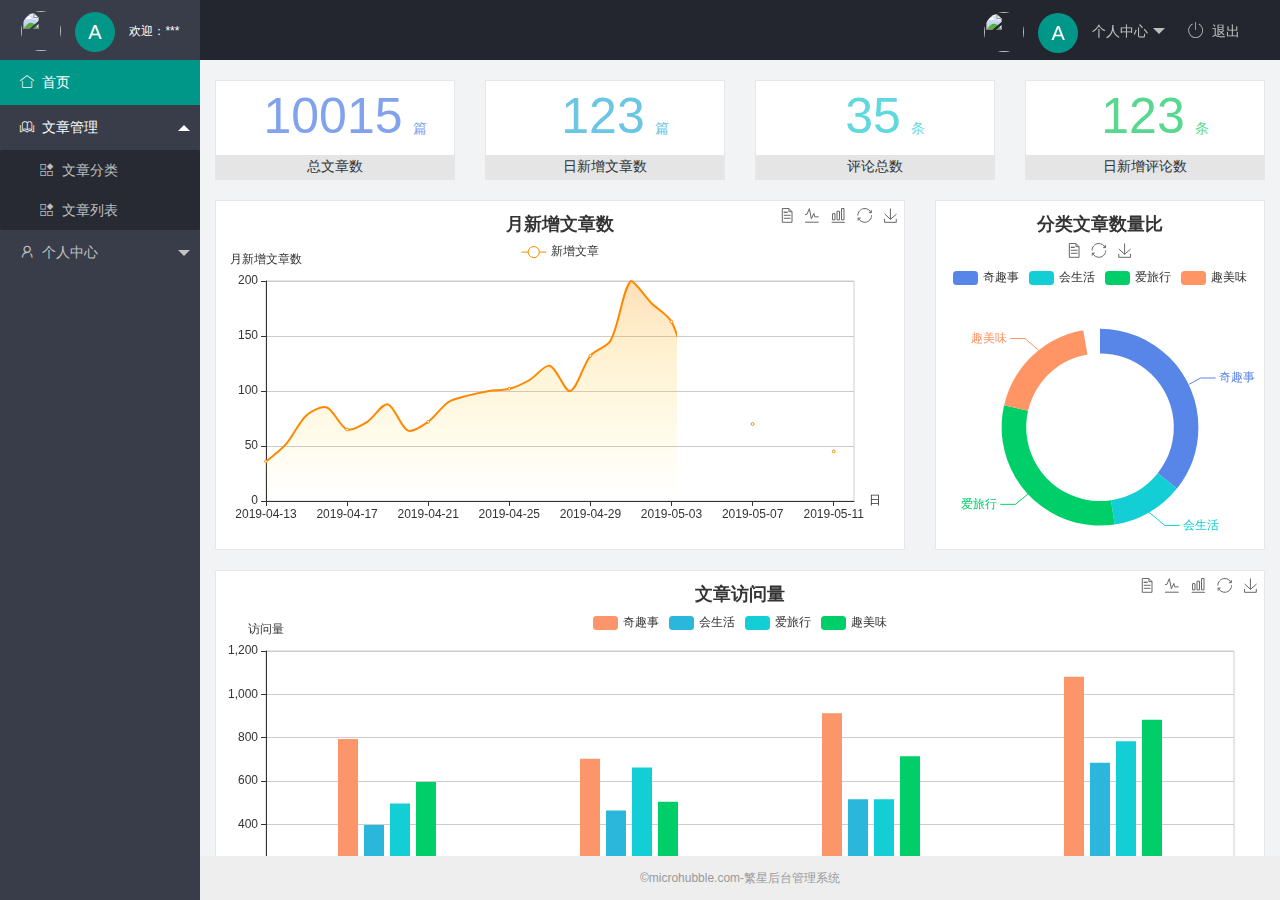
==== commit 1bfaedab: "完成个人中心功能的开发" ====
--- a/index.html
+++ b/index.html
@@ -35,9 +35,9 @@
                         个人中心
                     </a>
                     <dl class="layui-nav-child">
-                        <dd><a href="">基本资料</a></dd>
-                        <dd><a href="">更换头像</a></dd>
-                        <dd><a href="">重置密码</a></dd>
+                        <dd><a href="/user/user_info.html" target="fm">基本资料</a></dd>
+                        <dd><a href="/user/user_avatar.html" target="fm">更换头像</a></dd>
+                        <dd><a href="/user/user_pwd.html" target="fm">重置密码</a></dd>
                     </dl>
                 </li>
                 <li class="layui-nav-item" lay-header-event="menuRight" lay-unselect>
@@ -63,9 +63,12 @@
                     <li class="layui-nav-item">
                         <a href="javascript:;"><i class="layui-icon layui-icon-username"></i>个人中心</a>
                         <dl class="layui-nav-child">
-                            <dd><a href="javascript:;"><i class="layui-icon layui-icon-app"></i>基本资料</a></dd>
-                            <dd><a href="javascript:;"><i class="layui-icon layui-icon-app"></i>更换头像</a></dd>
-                            <dd><a href="javascript:;"><i class="layui-icon layui-icon-app"></i>重置密码</a></dd>
+                            <dd><a href="/user/user_info.html" target="fm"><i
+                                        class="layui-icon layui-icon-app"></i>基本资料</a></dd>
+                            <dd><a href="/user/user_avatar.html" target="fm"><i
+                                        class="layui-icon layui-icon-app"></i>更换头像</a></dd>
+                            <dd><a href="/user/user_pwd.html" target="fm"><i
+                                        class="layui-icon layui-icon-app"></i>重置密码</a></dd>
                         </dl>
                     </li>
                 </ul>
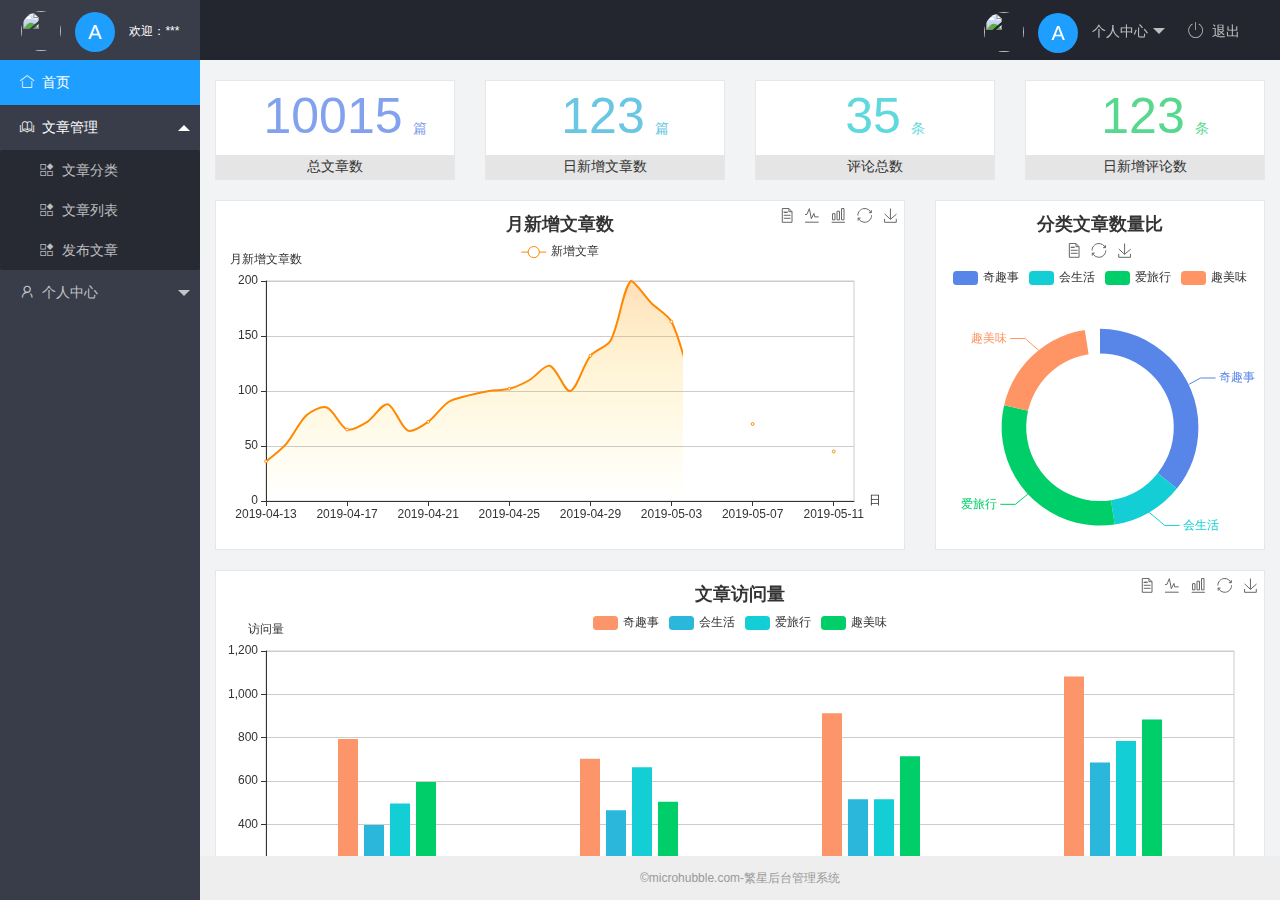
==== commit 886c96a3: "完成文章管理相关功能的开发" ====
--- a/index.html
+++ b/index.html
@@ -8,6 +8,7 @@
     <title>后台主页</title>
     <!-- 导入layui的样式表 -->
     <link rel="stylesheet" href="./assets/lib/layui/css/layui.css">
+    <link rel="stylesheet" href="/assets/css/common.css">
     <!-- 导入自己的样式表 -->
     <link rel="stylesheet" href="./assets/css/index.css">
     <!-- 导入第三方图标库 -->
@@ -56,8 +57,12 @@
                     <li class="layui-nav-item layui-nav-itemed">
                         <a href="javascript:;"><i class="layui-icon layui-icon-read"></i>文章管理</a>
                         <dl class="layui-nav-child">
-                            <dd><a href="javascript:;"><i class="layui-icon layui-icon-app"></i>文章分类</a></dd>
-                            <dd><a href="javascript:;"><i class="layui-icon layui-icon-app"></i>文章列表</a></dd>
+                            <dd><a href="/article/article_cate.html" target="fm"><i
+                                        class="layui-icon layui-icon-app"></i>文章分类</a></dd>
+                            <dd><a href="/article/art_list.html" target="fm"><i
+                                        class="layui-icon layui-icon-app"></i>文章列表</a></dd>
+                            <dd><a href="/article/art_pub.html" target="fm"><i
+                                        class="layui-icon layui-icon-app"></i>发布文章</a></dd>
                         </dl>
                     </li>
                     <li class="layui-nav-item">
--- a/assets/css/common.css
+++ b/assets/css/common.css
@@ -0,0 +1,45 @@
+/* 菜单等hover */
+.layui-nav-tree .layui-nav-child dd.layui-this,
+.layui-nav-tree .layui-nav-child dd.layui-this a,
+.layui-nav-tree .layui-this,
+.layui-nav-tree .layui-this>a,
+.layui-nav-tree .layui-this>a:hover {
+    background-color: #1E9FFF;
+}
+
+/* 按钮 */
+.layui-btn {
+    background-color: #1E9FFF;
+}
+
+.layui-btn-primary {
+    background-color: #fff;
+}
+
+.layui-btn-danger {
+    background-color: #FF5722;
+}
+
+/* 分页 */
+.layui-laypage .layui-laypage-curr .layui-laypage-em {
+    background-color: #1E9FFF;
+}
+
+/* 个人中心hover时的动态条 */
+.layui-nav .layui-this:after,
+.layui-nav-bar,
+.layui-nav-tree .layui-nav-itemed:after {
+    background-color: #1E9FFF;
+}
+
+/* 个人中心点击菜单栏时的背景颜色 */
+.layui-nav .layui-nav-child dd.layui-this a,
+.layui-nav-child dd.layui-this {
+    background-color: #1E9FFF;
+}
+
+
+/* 左侧菜单栏hover时的动态条 */
+.layui-nav-tree .layui-nav-bar {
+    background-color: #1E9FFF;
+}--- a/assets/css/index.css
+++ b/assets/css/index.css
@@ -31,7 +31,8 @@
     display: inline-block;
     width: 40px;
     height: 40px;
-    background-color: rgb(0, 150, 136);
+    /* background-color: rgb(0, 150, 136); */
+    background-color: #1E9FFF;
     text-align: center;
     line-height: 40px;
     border-radius: 50%;
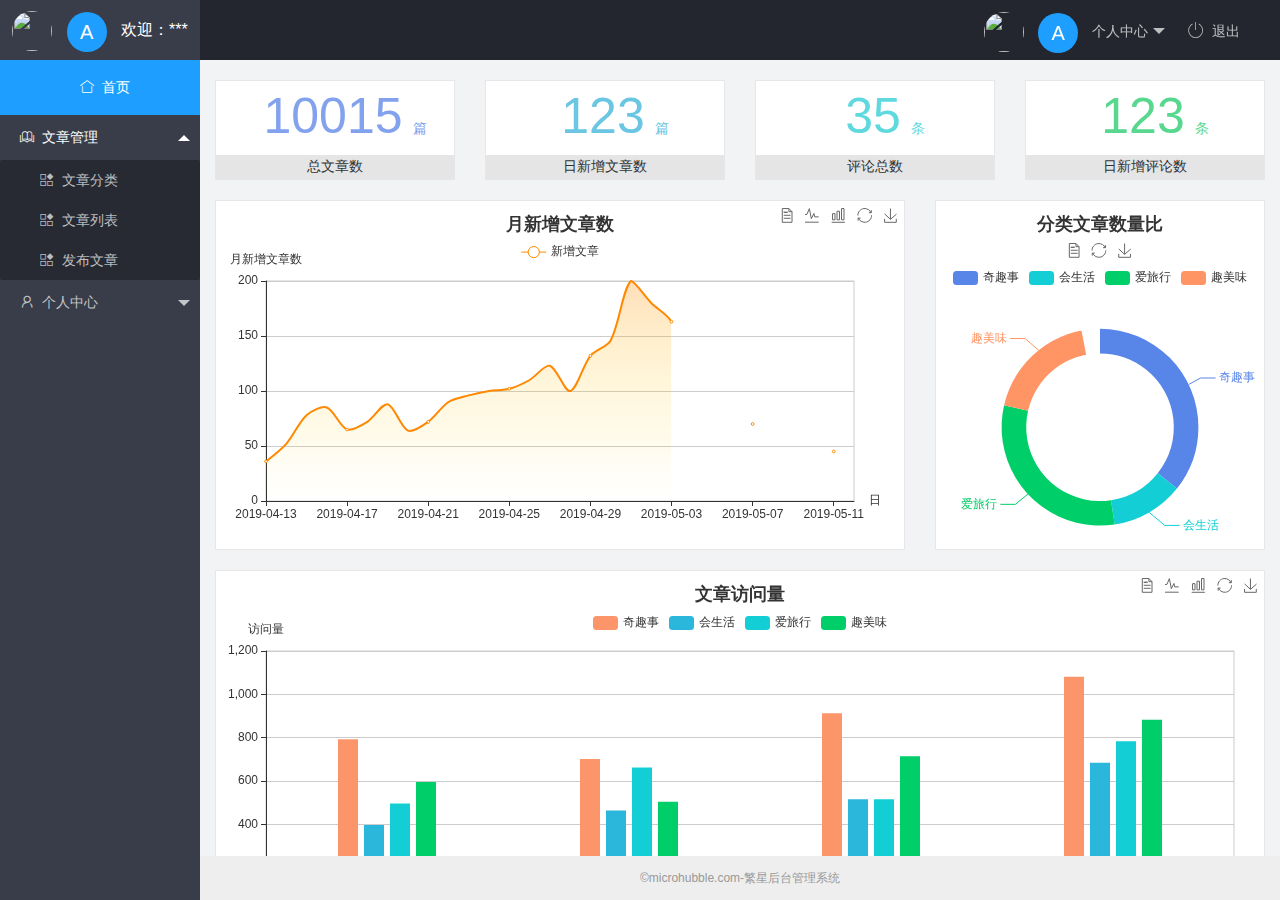
==== commit 56abd08b: "自己编写了响应式功能（适配移动端）" ====
--- a/index.html
+++ b/index.html
@@ -13,6 +13,23 @@
     <link rel="stylesheet" href="./assets/css/index.css">
     <!-- 导入第三方图标库 -->
     <link rel="stylesheet" href="./assets/fonts/iconfont.css">
+    <!-- 移动端样式 -->
+    <link rel="stylesheet" href="/assets/css/mobile.css">
+    <style>
+        /* 移动端 */
+        @media screen and (max-width: 767px) {
+
+            .layui-layout-admin .layui-layout-left,
+            .layui-layout-admin .layui-body,
+            .layui-layout-admin .layui-footer {
+                left: 0;
+            }
+
+            .layui-layout-admin .layui-side {
+                left: -300px;
+            }
+        }
+    </style>
 </head>
 
 <body>
@@ -23,9 +40,49 @@
                     <img src="//tva1.sinaimg.cn/crop.0.0.118.118.180/5db11ff4gw1e77d3nqrv8j203b03cweg.jpg"
                         class="layui-nav-img">
                     <span class="text-avatar">A</span>
-                    <span id="welcome">欢迎：***</span>
+                    <span class="welcome">欢迎：***</span>
                 </div>
             </div>
+
+            <!-- 垂直/侧边导航 -->
+            <div class="left_navTree">
+                <div class="left_navCover"></div>
+                <div class="menu"><i class="layui-icon layui-icon-spread-left"></i> </div>
+                <ul class="layui-nav layui-nav-tree" lay-filter="test">
+                    <li>
+                        <img src="//tva1.sinaimg.cn/crop.0.0.118.118.180/5db11ff4gw1e77d3nqrv8j203b03cweg.jpg"
+                            class="layui-nav-img">
+                        <span class="text-avatar">A</span>
+                        <span class="welcome">欢迎：***</span>
+                    </li>
+                    <li class="layui-nav-item layui-nav-itemed">
+                        <a href="/home/dashboard.html" target="fm">首页</a>
+                    </li>
+                    <li class="layui-nav-item layui-nav-itemed">
+                        <a href="javascript:;">文章管理</a>
+                        <dl class="layui-nav-child">
+                            <dd><a href="/article/article_cate.html" target="fm"><i
+                                        class="layui-icon layui-icon-app"></i>文章分类</a></dd>
+                            <dd><a href="/article/art_list.html" target="fm"><i
+                                        class="layui-icon layui-icon-app"></i>文章列表</a></dd>
+                            <dd><a href="/article/art_pub.html" target="fm"><i
+                                        class="layui-icon layui-icon-app"></i>发布文章</a></dd>
+                        </dl>
+                    </li>
+                    <li class="layui-nav-item">
+                        <a href="javascript:;"><i class="layui-icon layui-icon-username"></i>个人中心</a>
+                        <dl class="layui-nav-child">
+                            <dd><a href="/user/user_info.html" target="fm"><i
+                                        class="layui-icon layui-icon-app"></i>基本资料</a></dd>
+                            <dd><a href="/user/user_avatar.html" target="fm"><i
+                                        class="layui-icon layui-icon-app"></i>更换头像</a></dd>
+                            <dd><a href="/user/user_pwd.html" target="fm"><i
+                                        class="layui-icon layui-icon-app"></i>重置密码</a></dd>
+                        </dl>
+                    </li>
+                </ul>
+            </div>
+
             <!-- 头部区域（可配合layui 已有的水平导航） -->
             <ul class="layui-nav layui-layout-right">
                 <li class="layui-nav-item layui-hide layui-show-md-inline-block">
@@ -88,6 +145,7 @@
             <!-- 底部固定区域 -->
             ©microhubble.com-繁星后台管理系统
         </div>
+
     </div>
     <!-- 导入layui的JS文件 -->
     <script src="/assets/lib/layui/layui.all.js"></script>
@@ -97,6 +155,8 @@
     <script src="/assets/js/baseAPI.js"></script>
     <!-- 导入自己的 js 文件 -->
     <script src="/assets/js/index.js"></script>
+    <!-- 导入自己的 移动端mobile.js 文件 -->
+    <script src="/assets/js/mobile.js"></script>
 </body>
 
 </html>--- a/assets/css/index.css
+++ b/assets/css/index.css
@@ -18,9 +18,9 @@
     height: 100%;
 }
 
-.layui-body {
+/* .layui-body {
     overflow: hidden;
-}
+} */
 
 .layui-nav-img {
     width: 40px;
@@ -45,4 +45,11 @@
 
 #welcome {
     font-size: 12px;
+}
+
+/* 移动端侧边栏 */
+.layui-nav-tree li:first-child {
+    padding: 5px;
+    padding-left: 60px;
+    margin: auto;
 }--- a/assets/css/mobile.css
+++ b/assets/css/mobile.css
@@ -0,0 +1,80 @@
+@media screen and (min-width:767px) {
+    .layui-header .layui-logo {
+        display: block !important;
+    }
+
+    .layui-header .layui-nav-tree {
+        display: none !important;
+    }
+
+    .left_navTree {
+        display: none;
+    }
+}
+
+
+/* 左侧垂直菜单栏 */
+.left_navTree {
+    position: relative;
+    left: -260px;
+    transition: all .3s;
+}
+
+.left_navTreeClick {
+    left: 0;
+}
+
+.left_navTree .menu {
+    text-align: center;
+    line-height: 40px;
+    position: absolute;
+    top: 0;
+    width: 40px;
+    left: 260px;
+    height: 40px;
+    background-color: #23262E;
+    border-top: 2px solid #666;
+    border-right: 1px solid #666;
+    border-bottom: 1px solid #666;
+    box-shadow: 1px 1px 3px #999;
+}
+
+.left_navTree .menu i {
+    font-size: 24px;
+    color: #fff;
+}
+
+.left_navCover {
+    display: none;
+    position: fixed;
+    left: 0;
+    top: 0px;
+    bottom: 0;
+    right: 0;
+    background: #23262E;
+    opacity: 0.5;
+}
+
+.left_navTree ul {
+    position: absolute;
+    width: 260px;
+    max-height: calc(100vh);
+    height: calc(100vh);
+    left: 0;
+    top: 0px;
+    bottom: 0;
+    overflow-y: scroll;
+    background-color: #23262E !important;
+}
+
+.left_navTree .layui-nav-item {
+    background-color: #23262E !important;
+}
+
+.layui-nav-tree .layui-nav-item a:hover {
+    background-color: #23262E !important;
+}
+
+.layui-layout-right {
+    z-index: -1;
+}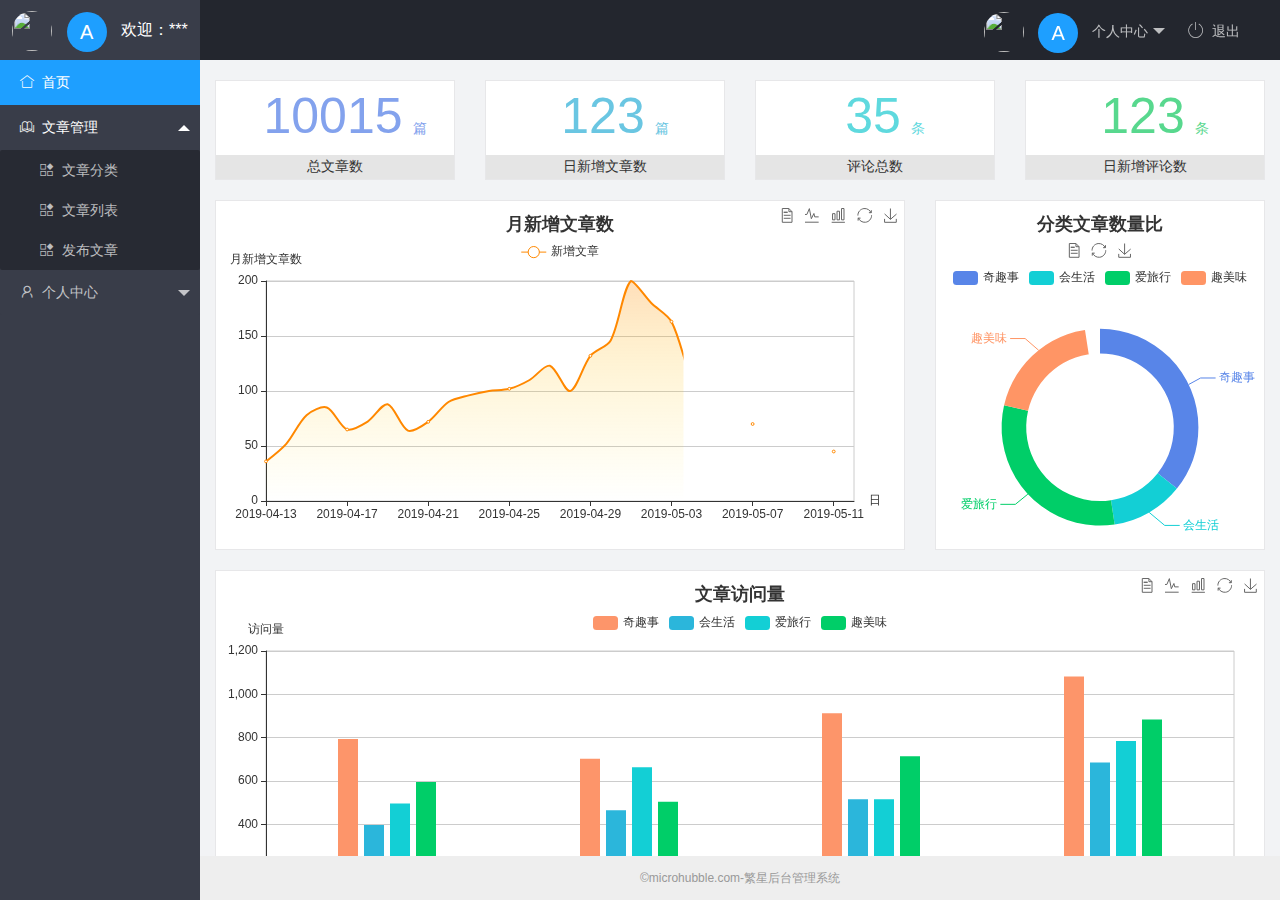
==== commit d35af164: "修改一些样式和文字等遗漏问题" ====
--- a/index.html
+++ b/index.html
@@ -44,7 +44,7 @@
                 </div>
             </div>
 
-            <!-- 垂直/侧边导航 -->
+            <!-- 移动端垂直/侧边导航 -->
             <div class="left_navTree">
                 <div class="left_navCover"></div>
                 <div class="menu"><i class="layui-icon layui-icon-spread-left"></i> </div>
@@ -56,10 +56,10 @@
                         <span class="welcome">欢迎：***</span>
                     </li>
                     <li class="layui-nav-item layui-nav-itemed">
-                        <a href="/home/dashboard.html" target="fm">首页</a>
+                        <a href="/home/dashboard.html" target="fm"><i class="layui-icon layui-icon-home"></i>首页</a>
                     </li>
                     <li class="layui-nav-item layui-nav-itemed">
-                        <a href="javascript:;">文章管理</a>
+                        <a href="javascript:;"><i class="layui-icon layui-icon-read"></i>文章管理</a>
                         <dl class="layui-nav-child">
                             <dd><a href="/article/article_cate.html" target="fm"><i
                                         class="layui-icon layui-icon-app"></i>文章分类</a></dd>
--- a/assets/css/index.css
+++ b/assets/css/index.css
@@ -48,7 +48,7 @@
 }
 
 /* 移动端侧边栏 */
-.layui-nav-tree li:first-child {
+.layui-header .layui-nav-tree li:first-child {
     padding: 5px;
     padding-left: 60px;
     margin: auto;
--- a/assets/css/mobile.css
+++ b/assets/css/mobile.css
@@ -71,7 +71,7 @@
     background-color: #23262E !important;
 }
 
-.layui-nav-tree .layui-nav-item a:hover {
+.layui-header .layui-nav-tree .layui-nav-item a:hover {
     background-color: #23262E !important;
 }
 
